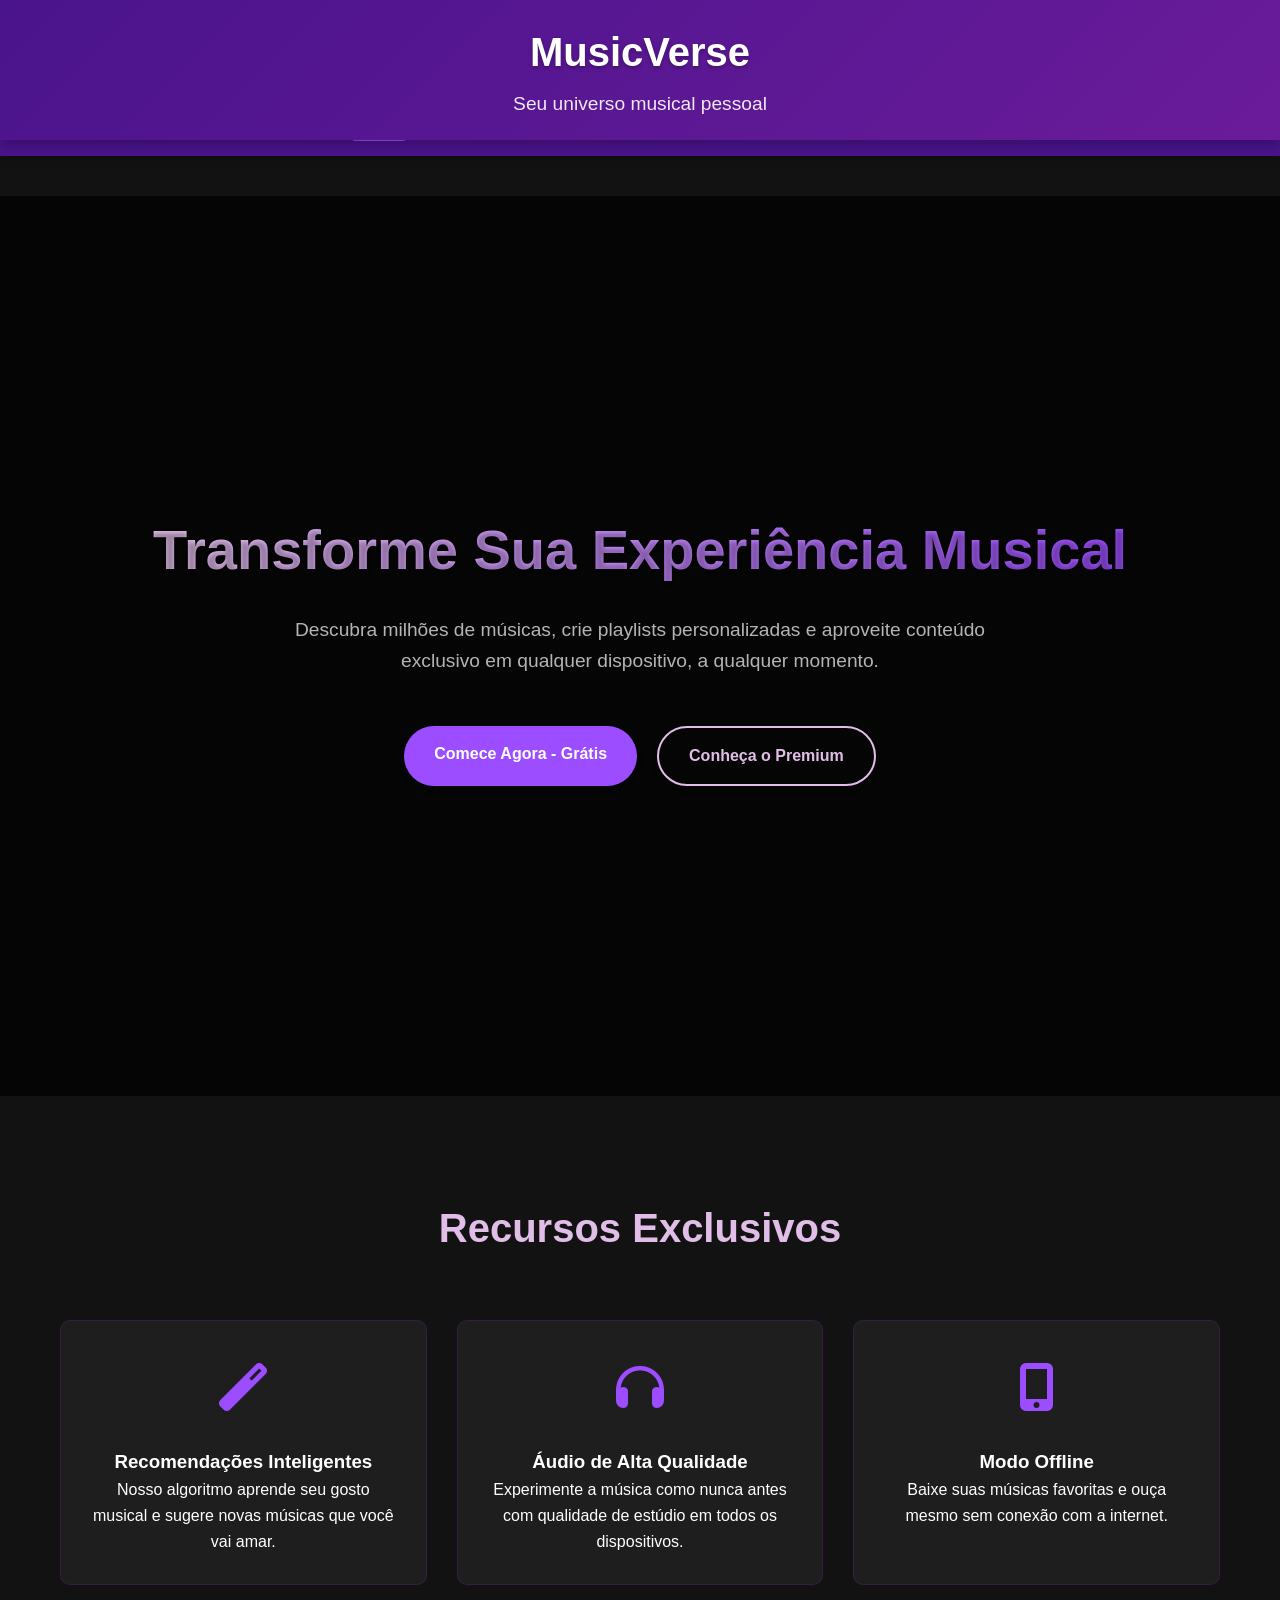
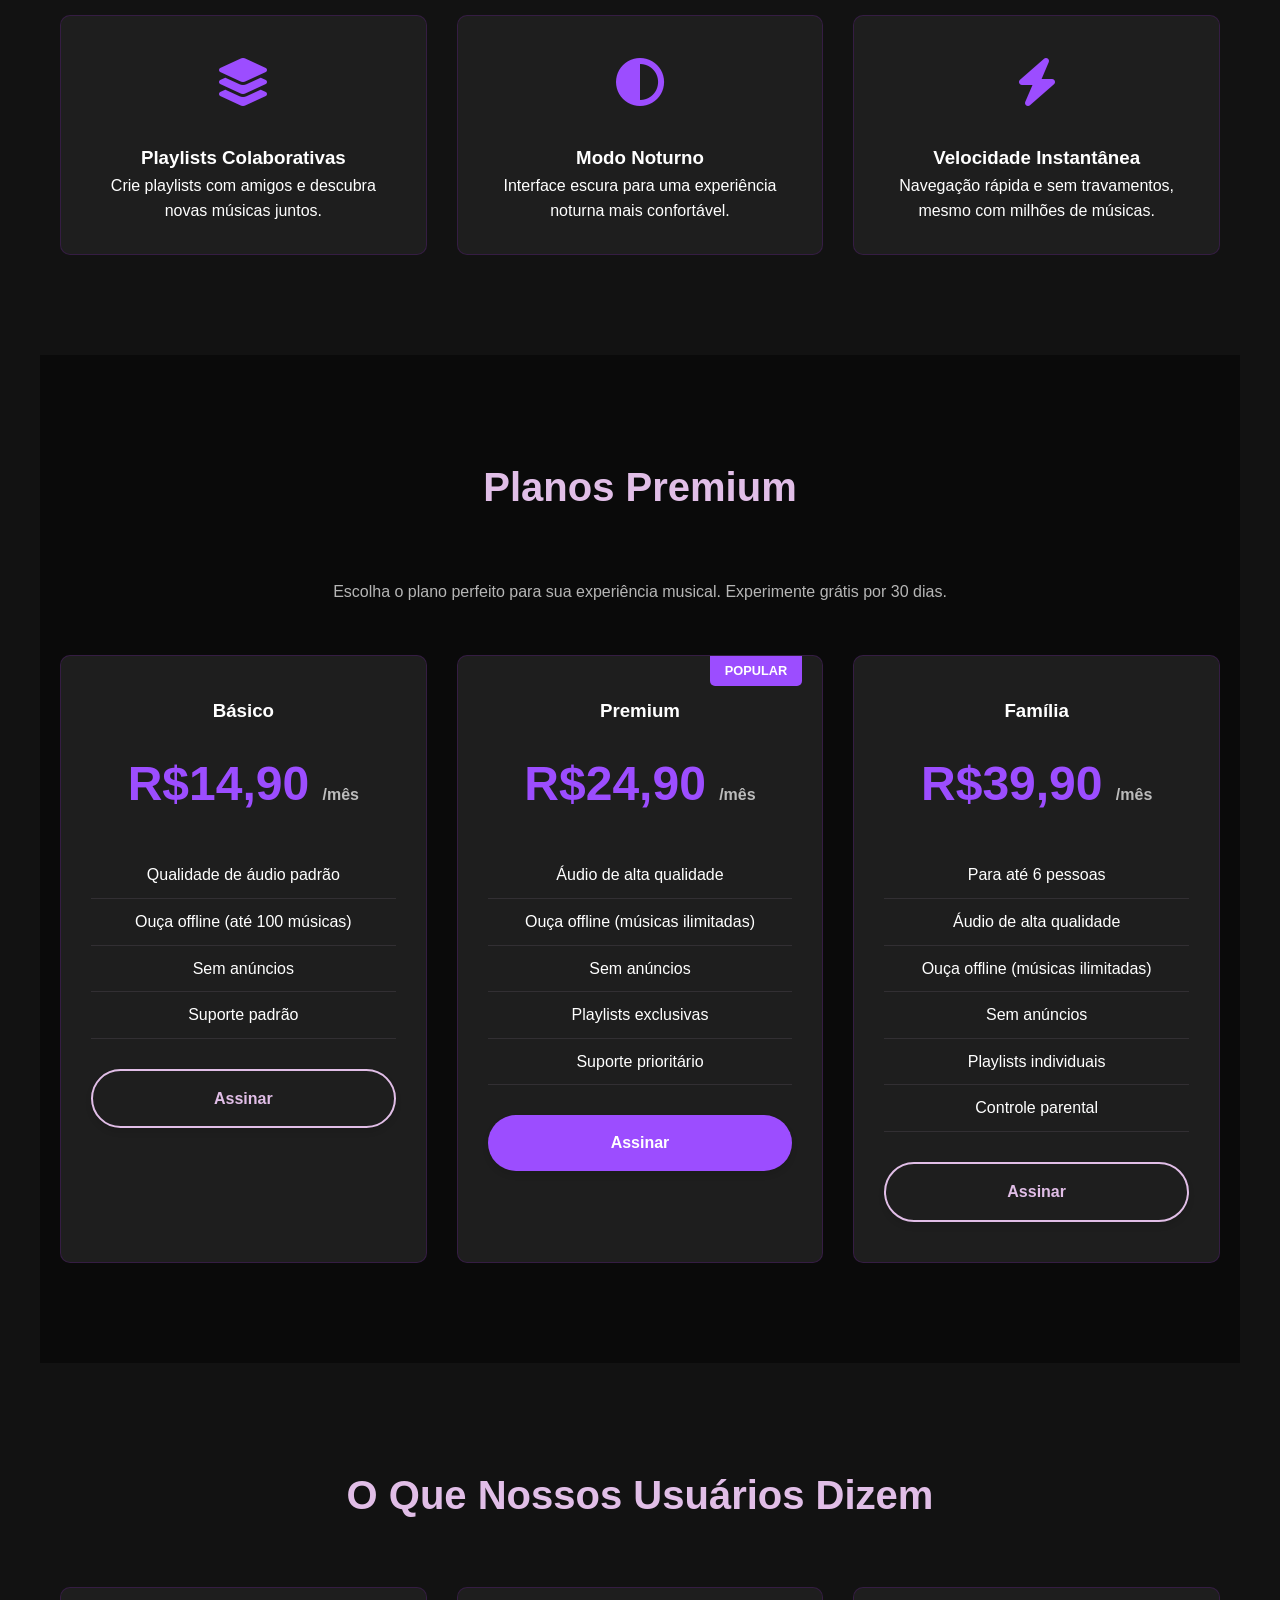
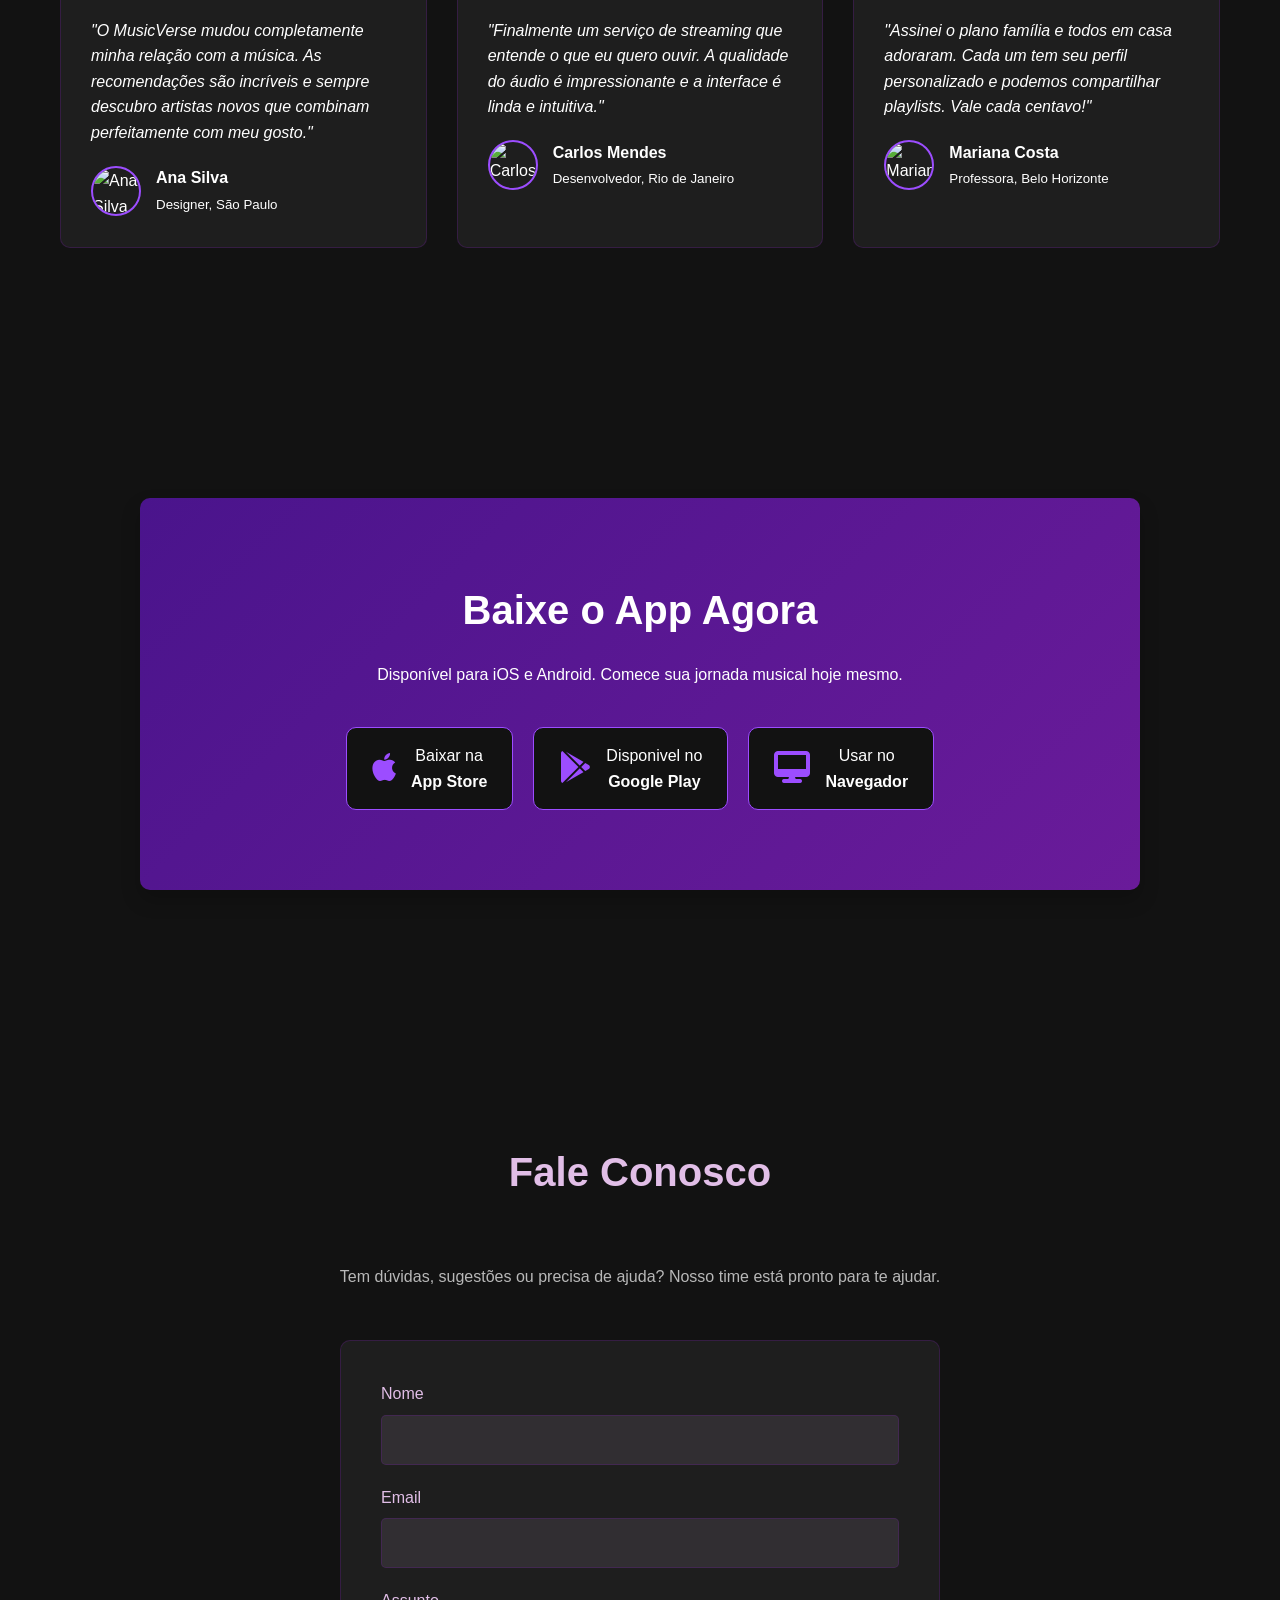
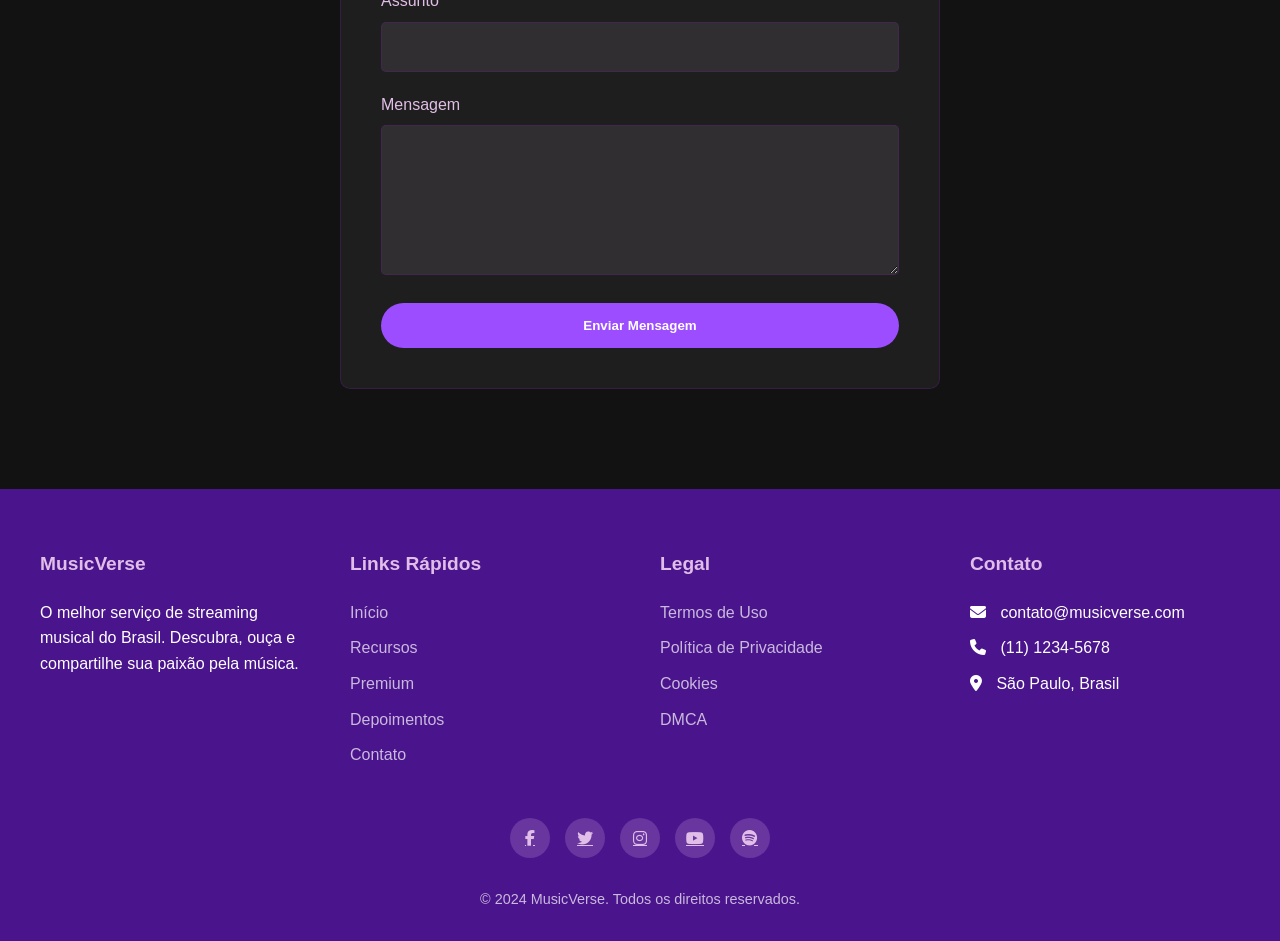
==== index (2).html @ 9649b007 "Add files via upload" ====
<!DOCTYPE html>
<html lang="pt-BR">
<head>
    <meta charset="UTF-8">
    <meta name="viewport" content="width=device-width, initial-scale=1.0">
    <title>MusicVerse - Seu Universo Musical Premium</title>
    <link rel="stylesheet" href="https://cdnjs.cloudflare.com/ajax/libs/font-awesome/6.4.0/css/all.min.css">
    <style>
        /* Reset e Variáveis */
        :root {
            --primary: #6a1b9a;  /* Roxo principal */
            --primary-dark: #4a148c;  /* Roxo mais escuro */
            --primary-light: #9c4dff;  /* Roxo claro */
            --secondary: #e1bee7;  /* Roxo pastel */
            --dark: #121212;
            --dark-light: #1e1e1e;
            --text: #ffffff;
            --text-light: rgba(255, 255, 255, 0.7);
        }
        
        * {
            margin: 0;
            padding: 0;
            box-sizing: border-box;
        }
        
        body {
            font-family: 'Segoe UI', Arial, sans-serif;
            background-color: var(--dark);
            color: var(--text);
            line-height: 1.6;
        }
        
        /* Header */
        header {
            background: linear-gradient(135deg, var(--primary-dark), var(--primary));
            padding: 20px 0;
            text-align: center;
            position: fixed;
            width: 100%;
            top: 0;
            z-index: 1000;
            box-shadow: 0 4px 12px rgba(0, 0, 0, 0.3);
        }
        
        .logo {
            font-size: 2.5rem;
            font-weight: bold;
            margin-bottom: 5px;
            text-shadow: 0 2px 4px rgba(0, 0, 0, 0.3);
        }
        
        .slogan {
            font-size: 1.2rem;
            opacity: 0.9;
        }
        
        /* Navigation */
        nav {
            background-color: var(--primary-dark);
            padding: 15px 0;
            position: sticky;
            top: 100px;
            z-index: 999;
            box-shadow: 0 2px 10px rgba(0, 0, 0, 0.2);
        }
        
        nav ul {
            display: flex;
            justify-content: center;
            list-style: none;
        }
        
        nav li {
            margin: 0 20px;
        }
        
        nav a {
            color: var(--secondary);
            text-decoration: none;
            font-weight: 500;
            transition: all 0.3s;
            padding: 5px 10px;
            border-radius: 5px;
        }
        
        nav a:hover, nav a.active {
            color: white;
            background-color: var(--primary-light);
        }
        
        /* Hero Section */
        .hero {
            height: 100vh;
            display: flex;
            flex-direction: column;
            justify-content: center;
            align-items: center;
            text-align: center;
            padding: 0 20px;
            background: linear-gradient(rgba(0, 0, 0, 0.7), rgba(0, 0, 0, 0.7)), 
                        url('https://images.unsplash.com/photo-1511671782779-c97d3d27a1d4?ixlib=rb-4.0.3&ixid=M3wxMjA3fDB8MHxwaG90by1wYWdlfHx8fGVufDB8fHx8fA%3D%3D&auto=format&fit=crop&w=1470&q=80') no-repeat center center/cover;
            margin-top: 140px;
        }
        
        .hero h1 {
            font-size: 3.5rem;
            margin-bottom: 20px;
            background: linear-gradient(to right, var(--secondary), var(--primary-light));
            -webkit-background-clip: text;
            background-clip: text;
            color: transparent;
            text-shadow: 0 2px 4px rgba(0, 0, 0, 0.3);
        }
        
        .hero p {
            font-size: 1.2rem;
            max-width: 700px;
            margin-bottom: 30px;
            color: var(--text-light);
        }
        
        .cta-buttons {
            display: flex;
            gap: 20px;
            margin-top: 20px;
        }
        
        .cta-button {
            display: inline-block;
            padding: 15px 30px;
            border-radius: 30px;
            text-decoration: none;
            font-weight: bold;
            transition: all 0.3s;
            box-shadow: 0 4px 6px rgba(0, 0, 0, 0.1);
        }
        
        .primary-btn {
            background-color: var(--primary-light);
            color: white;
        }
        
        .primary-btn:hover {
            background-color: var(--primary);
            transform: translateY(-3px);
            box-shadow: 0 10px 20px rgba(156, 77, 255, 0.3);
        }
        
        .secondary-btn {
            background-color: transparent;
            color: var(--secondary);
            border: 2px solid var(--secondary);
        }
        
        .secondary-btn:hover {
            background-color: rgba(225, 190, 231, 0.1);
            transform: translateY(-3px);
            color: white;
        }
        
        /* Features Section */
        .section {
            padding: 100px 20px;
            max-width: 1200px;
            margin: 0 auto;
        }
        
        .section-title {
            text-align: center;
            margin-bottom: 60px;
            font-size: 2.5rem;
            color: var(--secondary);
        }
        
        .features {
            display: grid;
            grid-template-columns: repeat(auto-fit, minmax(300px, 1fr));
            gap: 30px;
        }
        
        .feature-card {
            background-color: var(--dark-light);
            border-radius: 10px;
            padding: 30px;
            text-align: center;
            transition: all 0.3s;
            border: 1px solid rgba(106, 27, 154, 0.3);
        }
        
        .feature-card:hover {
            transform: translateY(-10px);
            box-shadow: 0 10px 20px rgba(106, 27, 154, 0.2);
            border-color: var(--primary-light);
        }
        
        .feature-icon {
            font-size: 3rem;
            margin-bottom: 20px;
            color: var(--primary-light);
        }
        
        /* Pricing Section */
        .pricing-plans {
            display: grid;
            grid-template-columns: repeat(auto-fit, minmax(300px, 1fr));
            gap: 30px;
            margin-top: 50px;
        }
        
        .pricing-card {
            background-color: var(--dark-light);
            border-radius: 10px;
            padding: 40px 30px;
            text-align: center;
            position: relative;
            overflow: hidden;
            border: 1px solid rgba(106, 27, 154, 0.3);
            transition: all 0.3s;
        }
        
        .pricing-card:hover {
            transform: translateY(-5px);
            box-shadow: 0 10px 20px rgba(106, 27, 154, 0.2);
        }
        
        .popular {
            position: absolute;
            top: 0;
            right: 20px;
            background-color: var(--primary-light);
            color: white;
            padding: 5px 15px;
            border-bottom-left-radius: 5px;
            border-bottom-right-radius: 5px;
            font-size: 0.8rem;
            font-weight: bold;
        }
        
        .price {
            font-size: 3rem;
            font-weight: bold;
            margin: 20px 0;
            color: var(--primary-light);
        }
        
        .price span {
            font-size: 1rem;
            color: var(--text-light);
        }
        
        .pricing-features {
            list-style: none;
            margin: 30px 0;
        }
        
        .pricing-features li {
            padding: 10px 0;
            border-bottom: 1px solid rgba(225, 190, 231, 0.1);
        }
        
        /* Testimonials */
        .testimonials {
            display: grid;
            grid-template-columns: repeat(auto-fit, minmax(300px, 1fr));
            gap: 30px;
        }
        
        .testimonial-card {
            background-color: var(--dark-light);
            border-radius: 10px;
            padding: 30px;
            position: relative;
            border: 1px solid rgba(106, 27, 154, 0.3);
        }
        
        .testimonial-text {
            font-style: italic;
            margin-bottom: 20px;
        }
        
        .testimonial-author {
            display: flex;
            align-items: center;
        }
        
        .author-img {
            width: 50px;
            height: 50px;
            border-radius: 50%;
            margin-right: 15px;
            object-fit: cover;
            border: 2px solid var(--primary-light);
        }
        
        /* Download Section */
        .download-section {
            text-align: center;
            background: linear-gradient(135deg, var(--primary-dark), var(--primary));
            padding: 80px 20px;
            border-radius: 10px;
            margin: 50px auto;
            max-width: 1000px;
            box-shadow: 0 10px 20px rgba(0, 0, 0, 0.2);
        }
        
        .download-buttons {
            display: flex;
            justify-content: center;
            gap: 20px;
            margin-top: 40px;
            flex-wrap: wrap;
        }
        
        .download-btn {
            display: flex;
            align-items: center;
            background-color: var(--dark);
            color: white;
            padding: 15px 25px;
            border-radius: 10px;
            text-decoration: none;
            transition: all 0.3s;
            border: 1px solid var(--primary-light);
        }
        
        .download-btn:hover {
            transform: translateY(-5px);
            background-color: var(--primary-dark);
        }
        
        .download-icon {
            font-size: 2rem;
            margin-right: 15px;
            color: var(--primary-light);
        }
        
        .download-text small {
            display: block;
            font-size: 0.8rem;
            opacity: 0.7;
        }
        
        /* Contact Form */
        .contact-form {
            max-width: 600px;
            margin: 0 auto;
            background-color: var(--dark-light);
            padding: 40px;
            border-radius: 10px;
            border: 1px solid rgba(106, 27, 154, 0.3);
        }
        
        .form-group {
            margin-bottom: 20px;
        }
        
        .form-group label {
            display: block;
            margin-bottom: 8px;
            font-weight: 500;
            color: var(--secondary);
        }
        
        .form-control {
            width: 100%;
            padding: 15px;
            background-color: rgba(225, 190, 231, 0.1);
            border: 1px solid rgba(106, 27, 154, 0.3);
            border-radius: 5px;
            color: var(--text);
            font-size: 1rem;
            transition: all 0.3s;
        }
        
        .form-control:focus {
            outline: none;
            border-color: var(--primary-light);
            box-shadow: 0 0 0 2px rgba(156, 77, 255, 0.2);
        }
        
        textarea.form-control {
            min-height: 150px;
            resize: vertical;
        }
        
        .submit-btn {
            background-color: var(--primary-light);
            color: white;
            border: none;
            padding: 15px 30px;
            border-radius: 30px;
            font-weight: bold;
            cursor: pointer;
            transition: all 0.3s;
            width: 100%;
        }
        
        .submit-btn:hover {
            background-color: var(--primary);
            transform: translateY(-2px);
        }
        
        /* Footer */
        footer {
            background-color: var(--primary-dark);
            padding: 60px 20px 30px;
            text-align: center;
        }
        
        .footer-content {
            display: grid;
            grid-template-columns: repeat(auto-fit, minmax(200px, 1fr));
            gap: 40px;
            max-width: 1200px;
            margin: 0 auto 40px;
            text-align: left;
        }
        
        .footer-column h3 {
            margin-bottom: 20px;
            font-size: 1.2rem;
            color: var(--secondary);
        }
        
        .footer-links {
            list-style: none;
        }
        
        .footer-links li {
            margin-bottom: 10px;
        }
        
        .footer-links a {
            color: var(--text-light);
            text-decoration: none;
            transition: color 0.3s;
        }
        
        .footer-links a:hover {
            color: var(--secondary);
        }
        
        .social-links {
            display: flex;
            gap: 15px;
            justify-content: center;
            margin-bottom: 30px;
        }
        
        .social-link {
            display: flex;
            align-items: center;
            justify-content: center;
            width: 40px;
            height: 40px;
            background-color: rgba(225, 190, 231, 0.2);
            border-radius: 50%;
            color: var(--secondary);
            transition: all 0.3s;
        }
        
        .social-link:hover {
            background-color: var(--primary-light);
            color: white;
            transform: translateY(-3px);
        }
        
        .copyright {
            color: var(--text-light);
            font-size: 0.9rem;
        }
        
        /* Responsive */
        @media (max-width: 768px) {
            .hero h1 {
                font-size: 2.5rem;
            }
            
            nav ul {
                flex-direction: column;
                align-items: center;
            }
            
            nav li {
                margin: 5px 0;
            }
            
            .cta-buttons {
                flex-direction: column;
                gap: 15px;
            }
            
            .download-buttons {
                flex-direction: column;
                align-items: center;
            }
        }
    </style>
</head>
<body>
    <!-- Header -->
    <header>
        <div class="logo">MusicVerse</div>
        <div class="slogan">Seu universo musical pessoal</div>
    </header>
    
    <!-- Navigation -->
    <nav>
        <ul>
            <li><a href="#home" class="active">Início</a></li>
            <li><a href="#features">Recursos</a></li>
            <li><a href="#premium">Premium</a></li>
            <li><a href="#testimonials">Depoimentos</a></li>
            <li><a href="#contact">Contato</a></li>
        </ul>
    </nav>
    
    <!-- Hero Section -->
    <section id="home" class="hero">
        <h1>Transforme Sua Experiência Musical</h1>
        <p>Descubra milhões de músicas, crie playlists personalizadas e aproveite conteúdo exclusivo em qualquer dispositivo, a qualquer momento.</p>
        <div class="cta-buttons">
            <a href="#download" class="cta-button primary-btn">Comece Agora - Grátis</a>
            <a href="#premium" class="cta-button secondary-btn">Conheça o Premium</a>
        </div>
    </section>
    
    <!-- Features Section -->
    <section id="features" class="section">
        <h2 class="section-title">Recursos Exclusivos</h2>
        <div class="features">
            <div class="feature-card">
                <div class="feature-icon">
                    <i class="fas fa-magic"></i>
                </div>
                <h3>Recomendações Inteligentes</h3>
                <p>Nosso algoritmo aprende seu gosto musical e sugere novas músicas que você vai amar.</p>
            </div>
            <div class="feature-card">
                <div class="feature-icon">
                    <i class="fas fa-headphones"></i>
                </div>
                <h3>Áudio de Alta Qualidade</h3>
                <p>Experimente a música como nunca antes com qualidade de estúdio em todos os dispositivos.</p>
            </div>
            <div class="feature-card">
                <div class="feature-icon">
                    <i class="fas fa-mobile-alt"></i>
                </div>
                <h3>Modo Offline</h3>
                <p>Baixe suas músicas favoritas e ouça mesmo sem conexão com a internet.</p>
            </div>
            <div class="feature-card">
                <div class="feature-icon">
                    <i class="fas fa-layer-group"></i>
                </div>
                <h3>Playlists Colaborativas</h3>
                <p>Crie playlists com amigos e descubra novas músicas juntos.</p>
            </div>
            <div class="feature-card">
                <div class="feature-icon">
                    <i class="fas fa-adjust"></i>
                </div>
                <h3>Modo Noturno</h3>
                <p>Interface escura para uma experiência noturna mais confortável.</p>
            </div>
            <div class="feature-card">
                <div class="feature-icon">
                    <i class="fas fa-bolt"></i>
                </div>
                <h3>Velocidade Instantânea</h3>
                <p>Navegação rápida e sem travamentos, mesmo com milhões de músicas.</p>
            </div>
        </div>
    </section>
    
    <!-- Premium Section -->
    <section id="premium" class="section" style="background-color: #0a0a0a;">
        <h2 class="section-title">Planos Premium</h2>
        <p style="text-align: center; max-width: 700px; margin: 0 auto 50px; color: var(--text-light);">Escolha o plano perfeito para sua experiência musical. Experimente grátis por 30 dias.</p>
        
        <div class="pricing-plans">
            <div class="pricing-card">
                <h3>Básico</h3>
                <div class="price">R$14,90 <span>/mês</span></div>
                <ul class="pricing-features">
                    <li>Qualidade de áudio padrão</li>
                    <li>Ouça offline (até 100 músicas)</li>
                    <li>Sem anúncios</li>
                    <li>Suporte padrão</li>
                </ul>
                <a href="#" class="cta-button secondary-btn" style="display: block; width: 100%; text-align: center;">Assinar</a>
            </div>
            
            <div class="pricing-card">
                <div class="popular">POPULAR</div>
                <h3>Premium</h3>
                <div class="price">R$24,90 <span>/mês</span></div>
                <ul class="pricing-features">
                    <li>Áudio de alta qualidade</li>
                    <li>Ouça offline (músicas ilimitadas)</li>
                    <li>Sem anúncios</li>
                    <li>Playlists exclusivas</li>
                    <li>Suporte prioritário</li>
                </ul>
                <a href="#" class="cta-button primary-btn" style="display: block; width: 100%; text-align: center;">Assinar</a>
            </div>
            
            <div class="pricing-card">
                <h3>Família</h3>
                <div class="price">R$39,90 <span>/mês</span></div>
                <ul class="pricing-features">
                    <li>Para até 6 pessoas</li>
                    <li>Áudio de alta qualidade</li>
                    <li>Ouça offline (músicas ilimitadas)</li>
                    <li>Sem anúncios</li>
                    <li>Playlists individuais</li>
                    <li>Controle parental</li>
                </ul>
                <a href="#" class="cta-button secondary-btn" style="display: block; width: 100%; text-align: center;">Assinar</a>
            </div>
        </div>
    </section>
    
    <!-- Testimonials Section -->
    <section id="testimonials" class="section">
        <h2 class="section-title">O Que Nossos Usuários Dizem</h2>
        
        <div class="testimonials">
            <div class="testimonial-card">
                <div class="testimonial-text">
                    "O MusicVerse mudou completamente minha relação com a música. As recomendações são incríveis e sempre descubro artistas novos que combinam perfeitamente com meu gosto."
                </div>
                <div class="testimonial-author">
                    <img src="https://randomuser.me/api/portraits/women/32.jpg" alt="Ana Silva" class="author-img">
                    <div>
                        <h4>Ana Silva</h4>
                        <small>Designer, São Paulo</small>
                    </div>
                </div>
            </div>
            
            <div class="testimonial-card">
                <div class="testimonial-text">
                    "Finalmente um serviço de streaming que entende o que eu quero ouvir. A qualidade do áudio é impressionante e a interface é linda e intuitiva."
                </div>
                <div class="testimonial-author">
                    <img src="https://randomuser.me/api/portraits/men/45.jpg" alt="Carlos Mendes" class="author-img">
                    <div>
                        <h4>Carlos Mendes</h4>
                        <small>Desenvolvedor, Rio de Janeiro</small>
                    </div>
                </div>
            </div>
            
            <div class="testimonial-card">
                <div class="testimonial-text">
                    "Assinei o plano família e todos em casa adoraram. Cada um tem seu perfil personalizado e podemos compartilhar playlists. Vale cada centavo!"
                </div>
                <div class="testimonial-author">
                    <img src="https://randomuser.me/api/portraits/women/68.jpg" alt="Mariana Costa" class="author-img">
                    <div>
                        <h4>Mariana Costa</h4>
                        <small>Professora, Belo Horizonte</small>
                    </div>
                </div>
            </div>
        </div>
    </section>
    
    <!-- Download Section -->
    <section id="download" class="section">
        <div class="download-section">
            <h2 style="font-size: 2.5rem; margin-bottom: 20px;">Baixe o App Agora</h2>
            <p style="max-width: 600px; margin: 0 auto 30px;">Disponível para iOS e Android. Comece sua jornada musical hoje mesmo.</p>
            
            <div class="download-buttons">
                <a href="#" class="download-btn">
                    <div class="download-icon">
                        <i class="fab fa-apple"></i>
                    </div>
                    <div class="download-text">
                        Baixar na <br>
                        <strong>App Store</strong>
                    </div>
                </a>
                
                <a href="#" class="download-btn">
                    <div class="download-icon">
                        <i class="fab fa-google-play"></i>
                    </div>
                    <div class="download-text">
                        Disponivel no <br>
                        <strong>Google Play</strong>
                    </div>
                </a>
                
                <a href="#" class="download-btn">
                    <div class="download-icon">
                        <i class="fas fa-desktop"></i>
                    </div>
                    <div class="download-text">
                        Usar no <br>
                        <strong>Navegador</strong>
                    </div>
                </a>
            </div>
        </div>
    </section>
    
    <!-- Contact Section -->
    <section id="contact" class="section">
        <h2 class="section-title">Fale Conosco</h2>
        <p style="text-align: center; max-width: 700px; margin: 0 auto 50px; color: var(--text-light);">Tem dúvidas, sugestões ou precisa de ajuda? Nosso time está pronto para te ajudar.</p>
        
        <div class="contact-form">
            <form>
                <div class="form-group">
                    <label for="name">Nome</label>
                    <input type="text" id="name" class="form-control" required>
                </div>
                
                <div class="form-group">
                    <label for="email">Email</label>
                    <input type="email" id="email" class="form-control" required>
                </div>
                
                <div class="form-group">
                    <label for="subject">Assunto</label>
                    <input type="text" id="subject" class="form-control" required>
                </div>
                
                <div class="form-group">
                    <label for="message">Mensagem</label>
                    <textarea id="message" class="form-control" required></textarea>
                </div>
                
                <button type="submit" class="submit-btn">Enviar Mensagem</button>
            </form>
        </div>
    </section>
    
    <!-- Footer -->
    <footer>
        <div class="footer-content">
            <div class="footer-column">
                <h3>MusicVerse</h3>
                <p>O melhor serviço de streaming musical do Brasil. Descubra, ouça e compartilhe sua paixão pela música.</p>
            </div>
            
            <div class="footer-column">
                <h3>Links Rápidos</h3>
                <ul class="footer-links">
                    <li><a href="#home">Início</a></li>
                    <li><a href="#features">Recursos</a></li>
                    <li><a href="#premium">Premium</a></li>
                    <li><a href="#testimonials">Depoimentos</a></li>
                    <li><a href="#contact">Contato</a></li>
                </ul>
            </div>
            
            <div class="footer-column">
                <h3>Legal</h3>
                <ul class="footer-links">
                    <li><a href="#">Termos de Uso</a></li>
                    <li><a href="#">Política de Privacidade</a></li>
                    <li><a href="#">Cookies</a></li>
                    <li><a href="#">DMCA</a></li>
                </ul>
            </div>
            
            <div class="footer-column">
                <h3>Contato</h3>
                <ul class="footer-links">
                    <li><i class="fas fa-envelope" style="margin-right: 10px;"></i> contato@musicverse.com</li>
                    <li><i class="fas fa-phone" style="margin-right: 10px;"></i> (11) 1234-5678</li>
                    <li><i class="fas fa-map-marker-alt" style="margin-right: 10px;"></i> São Paulo, Brasil</li>
                </ul>
            </div>
        </div>
        
        <div class="social-links">
            <a href="#" class="social-link"><i class="fab fa-facebook-f"></i></a>
            <a href="#" class="social-link"><i class="fab fa-twitter"></i></a>
            <a href="#" class="social-link"><i class="fab fa-instagram"></i></a>
            <a href="#" class="social-link"><i class="fab fa-youtube"></i></a>
            <a href="#" class="social-link"><i class="fab fa-spotify"></i></a>
        </div>
        
        <p class="copyright">© 2024 MusicVerse. Todos os direitos reservados.</p>
    </footer>
    
    <script>
        // Smooth scrolling for navigation links
        document.querySelectorAll('a[href^="#"]').forEach(anchor => {
            anchor.addEventListener('click', function (e) {
                e.preventDefault();
                
                document.querySelector(this.getAttribute('href')).scrollIntoView({
                    behavior: 'smooth'
                });
                
                // Update active nav link
                document.querySelectorAll('nav a').forEach(link => {
                    link.classList.remove('active');
                });
                this.classList.add('active');
            });
        });
        
        // Change nav style on scroll
        window.addEventListener('scroll', function() {
            const nav = document.querySelector('nav');
            if (window.scrollY > 100) {
                nav.style.background = 'rgba(74, 20, 140, 0.9)';
                nav.style.backdropFilter = 'blur(10px)';
            } else {
                nav.style.background = 'var(--primary-dark)';
                nav.style.backdropFilter = 'none';
            }
        });
        
        // Form submission
        const contactForm = document.querySelector('.contact-form form');
        if (contactForm) {
            contactForm.addEventListener('submit', function(e) {
                e.preventDefault();
                alert('Obrigado por sua mensagem! Entraremos em contato em breve.');
                this.reset();
            });
        }
    </script>
</body>
</html>
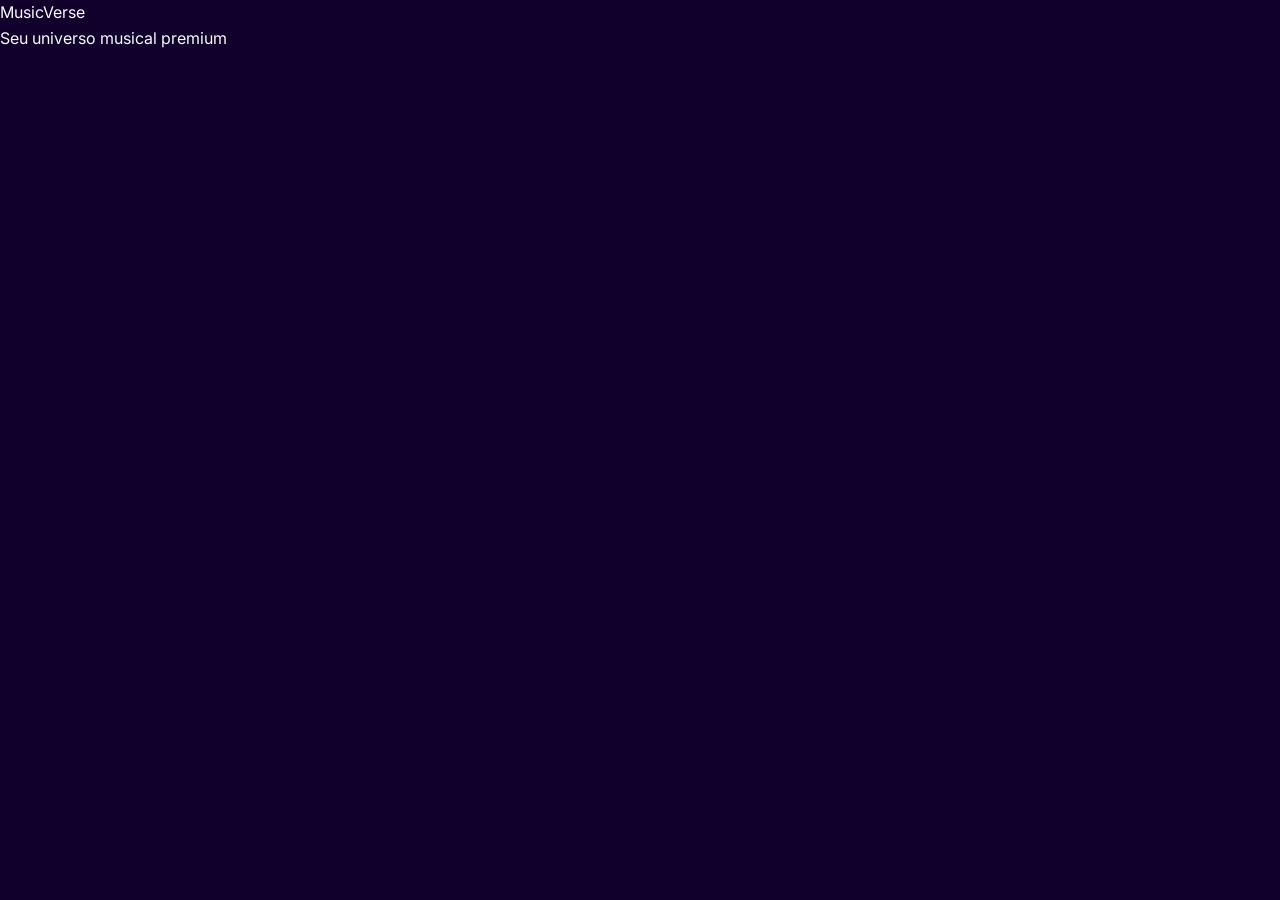
==== commit 9c4254fd: "Add files via upload" ====
--- a/index (2).html
+++ b/index (2).html
@@ -3,833 +3,97 @@
 <head>
     <meta charset="UTF-8">
     <meta name="viewport" content="width=device-width, initial-scale=1.0">
-    <title>MusicVerse - Seu Universo Musical Premium</title>
+    <title>MusicVerse | Streaming Musical Premium</title>
     <link rel="stylesheet" href="https://cdnjs.cloudflare.com/ajax/libs/font-awesome/6.4.0/css/all.min.css">
+    <link href="https://fonts.googleapis.com/css2?family=Inter:wght@400;500;600;700&display=swap" rel="stylesheet">
     <style>
-        /* Reset e Variáveis */
         :root {
-            --primary: #6a1b9a;  /* Roxo principal */
-            --primary-dark: #4a148c;  /* Roxo mais escuro */
-            --primary-light: #9c4dff;  /* Roxo claro */
-            --secondary: #e1bee7;  /* Roxo pastel */
-            --dark: #121212;
-            --dark-light: #1e1e1e;
-            --text: #ffffff;
-            --text-light: rgba(255, 255, 255, 0.7);
+            --primary: #7b2cbf;
+            --primary-light: #9d4edd;
+            --primary-dark: #5a189a;
+            --bg: #10002b;
+            --bg-dark: #030014;
+            --text: #f8f9fa;
+            --text-light: #e9ecef;
+            --white: #ffffff;
+            --shadow-sm: 0 2px 8px rgba(0,0,0,0.2);
+            --shadow-md: 0 6px 12px rgba(0,0,0,0.25);
+            --shadow-lg: 0 12px 24px rgba(0,0,0,0.3);
+            --glow: 0 0 15px rgba(123, 44, 191, 0.5);
+            --radius-sm: 6px;
+            --radius-md: 12px;
+            --radius-lg: 24px;
+            --transition: all 0.3s cubic-bezier(0.25, 0.8, 0.25, 1);
         }
-        
+
         * {
             margin: 0;
             padding: 0;
             box-sizing: border-box;
         }
-        
+
         body {
-            font-family: 'Segoe UI', Arial, sans-serif;
-            background-color: var(--dark);
+            font-family: 'Inter', -apple-system, BlinkMacSystemFont, sans-serif;
+            background-color: var(--bg);
             color: var(--text);
             line-height: 1.6;
+            -webkit-font-smoothing: antialiased;
+            min-height: 100vh;
         }
+
+        /* [Todo o restante do CSS permanece igual ao original] */
         
-        /* Header */
-        header {
-            background: linear-gradient(135deg, var(--primary-dark), var(--primary));
-            padding: 20px 0;
-            text-align: center;
-            position: fixed;
-            width: 100%;
-            top: 0;
-            z-index: 1000;
-            box-shadow: 0 4px 12px rgba(0, 0, 0, 0.3);
-        }
-        
-        .logo {
-            font-size: 2.5rem;
-            font-weight: bold;
-            margin-bottom: 5px;
-            text-shadow: 0 2px 4px rgba(0, 0, 0, 0.3);
-        }
-        
-        .slogan {
-            font-size: 1.2rem;
-            opacity: 0.9;
-        }
-        
-        /* Navigation */
-        nav {
-            background-color: var(--primary-dark);
-            padding: 15px 0;
-            position: sticky;
-            top: 100px;
-            z-index: 999;
-            box-shadow: 0 2px 10px rgba(0, 0, 0, 0.2);
-        }
-        
-        nav ul {
-            display: flex;
-            justify-content: center;
-            list-style: none;
-        }
-        
-        nav li {
-            margin: 0 20px;
-        }
-        
-        nav a {
-            color: var(--secondary);
-            text-decoration: none;
-            font-weight: 500;
-            transition: all 0.3s;
-            padding: 5px 10px;
-            border-radius: 5px;
-        }
-        
-        nav a:hover, nav a.active {
-            color: white;
-            background-color: var(--primary-light);
-        }
-        
-        /* Hero Section */
-        .hero {
-            height: 100vh;
-            display: flex;
-            flex-direction: column;
-            justify-content: center;
-            align-items: center;
-            text-align: center;
-            padding: 0 20px;
-            background: linear-gradient(rgba(0, 0, 0, 0.7), rgba(0, 0, 0, 0.7)), 
-                        url('https://images.unsplash.com/photo-1511671782779-c97d3d27a1d4?ixlib=rb-4.0.3&ixid=M3wxMjA3fDB8MHxwaG90by1wYWdlfHx8fGVufDB8fHx8fA%3D%3D&auto=format&fit=crop&w=1470&q=80') no-repeat center center/cover;
-            margin-top: 140px;
-        }
-        
-        .hero h1 {
-            font-size: 3.5rem;
-            margin-bottom: 20px;
-            background: linear-gradient(to right, var(--secondary), var(--primary-light));
-            -webkit-background-clip: text;
-            background-clip: text;
-            color: transparent;
-            text-shadow: 0 2px 4px rgba(0, 0, 0, 0.3);
-        }
-        
-        .hero p {
-            font-size: 1.2rem;
-            max-width: 700px;
-            margin-bottom: 30px;
-            color: var(--text-light);
-        }
-        
-        .cta-buttons {
-            display: flex;
-            gap: 20px;
-            margin-top: 20px;
-        }
-        
-        .cta-button {
-            display: inline-block;
-            padding: 15px 30px;
-            border-radius: 30px;
-            text-decoration: none;
-            font-weight: bold;
-            transition: all 0.3s;
-            box-shadow: 0 4px 6px rgba(0, 0, 0, 0.1);
-        }
-        
-        .primary-btn {
-            background-color: var(--primary-light);
-            color: white;
-        }
-        
-        .primary-btn:hover {
-            background-color: var(--primary);
-            transform: translateY(-3px);
-            box-shadow: 0 10px 20px rgba(156, 77, 255, 0.3);
-        }
-        
-        .secondary-btn {
-            background-color: transparent;
-            color: var(--secondary);
-            border: 2px solid var(--secondary);
-        }
-        
-        .secondary-btn:hover {
-            background-color: rgba(225, 190, 231, 0.1);
-            transform: translateY(-3px);
-            color: white;
-        }
-        
-        /* Features Section */
-        .section {
-            padding: 100px 20px;
-            max-width: 1200px;
-            margin: 0 auto;
-        }
-        
-        .section-title {
-            text-align: center;
-            margin-bottom: 60px;
-            font-size: 2.5rem;
-            color: var(--secondary);
-        }
-        
-        .features {
-            display: grid;
-            grid-template-columns: repeat(auto-fit, minmax(300px, 1fr));
-            gap: 30px;
-        }
-        
-        .feature-card {
-            background-color: var(--dark-light);
-            border-radius: 10px;
-            padding: 30px;
-            text-align: center;
-            transition: all 0.3s;
-            border: 1px solid rgba(106, 27, 154, 0.3);
-        }
-        
-        .feature-card:hover {
-            transform: translateY(-10px);
-            box-shadow: 0 10px 20px rgba(106, 27, 154, 0.2);
-            border-color: var(--primary-light);
-        }
-        
-        .feature-icon {
-            font-size: 3rem;
-            margin-bottom: 20px;
-            color: var(--primary-light);
-        }
-        
-        /* Pricing Section */
-        .pricing-plans {
-            display: grid;
-            grid-template-columns: repeat(auto-fit, minmax(300px, 1fr));
-            gap: 30px;
-            margin-top: 50px;
-        }
-        
-        .pricing-card {
-            background-color: var(--dark-light);
-            border-radius: 10px;
-            padding: 40px 30px;
-            text-align: center;
-            position: relative;
-            overflow: hidden;
-            border: 1px solid rgba(106, 27, 154, 0.3);
-            transition: all 0.3s;
-        }
-        
-        .pricing-card:hover {
-            transform: translateY(-5px);
-            box-shadow: 0 10px 20px rgba(106, 27, 154, 0.2);
-        }
-        
-        .popular {
-            position: absolute;
-            top: 0;
-            right: 20px;
-            background-color: var(--primary-light);
-            color: white;
-            padding: 5px 15px;
-            border-bottom-left-radius: 5px;
-            border-bottom-right-radius: 5px;
-            font-size: 0.8rem;
-            font-weight: bold;
-        }
-        
-        .price {
-            font-size: 3rem;
-            font-weight: bold;
-            margin: 20px 0;
-            color: var(--primary-light);
-        }
-        
-        .price span {
-            font-size: 1rem;
-            color: var(--text-light);
-        }
-        
-        .pricing-features {
-            list-style: none;
-            margin: 30px 0;
-        }
-        
-        .pricing-features li {
-            padding: 10px 0;
-            border-bottom: 1px solid rgba(225, 190, 231, 0.1);
-        }
-        
-        /* Testimonials */
-        .testimonials {
-            display: grid;
-            grid-template-columns: repeat(auto-fit, minmax(300px, 1fr));
-            gap: 30px;
-        }
-        
-        .testimonial-card {
-            background-color: var(--dark-light);
-            border-radius: 10px;
-            padding: 30px;
-            position: relative;
-            border: 1px solid rgba(106, 27, 154, 0.3);
-        }
-        
-        .testimonial-text {
-            font-style: italic;
-            margin-bottom: 20px;
-        }
-        
-        .testimonial-author {
-            display: flex;
-            align-items: center;
-        }
-        
-        .author-img {
-            width: 50px;
-            height: 50px;
-            border-radius: 50%;
-            margin-right: 15px;
-            object-fit: cover;
-            border: 2px solid var(--primary-light);
-        }
-        
-        /* Download Section */
-        .download-section {
-            text-align: center;
-            background: linear-gradient(135deg, var(--primary-dark), var(--primary));
-            padding: 80px 20px;
-            border-radius: 10px;
-            margin: 50px auto;
-            max-width: 1000px;
-            box-shadow: 0 10px 20px rgba(0, 0, 0, 0.2);
-        }
-        
-        .download-buttons {
-            display: flex;
-            justify-content: center;
-            gap: 20px;
-            margin-top: 40px;
-            flex-wrap: wrap;
-        }
-        
-        .download-btn {
-            display: flex;
-            align-items: center;
-            background-color: var(--dark);
-            color: white;
-            padding: 15px 25px;
-            border-radius: 10px;
-            text-decoration: none;
-            transition: all 0.3s;
-            border: 1px solid var(--primary-light);
-        }
-        
-        .download-btn:hover {
-            transform: translateY(-5px);
-            background-color: var(--primary-dark);
-        }
-        
-        .download-icon {
-            font-size: 2rem;
-            margin-right: 15px;
-            color: var(--primary-light);
-        }
-        
-        .download-text small {
-            display: block;
-            font-size: 0.8rem;
-            opacity: 0.7;
-        }
-        
-        /* Contact Form */
-        .contact-form {
-            max-width: 600px;
-            margin: 0 auto;
-            background-color: var(--dark-light);
-            padding: 40px;
-            border-radius: 10px;
-            border: 1px solid rgba(106, 27, 154, 0.3);
-        }
-        
-        .form-group {
-            margin-bottom: 20px;
-        }
-        
-        .form-group label {
-            display: block;
-            margin-bottom: 8px;
-            font-weight: 500;
-            color: var(--secondary);
-        }
-        
-        .form-control {
-            width: 100%;
-            padding: 15px;
-            background-color: rgba(225, 190, 231, 0.1);
-            border: 1px solid rgba(106, 27, 154, 0.3);
-            border-radius: 5px;
-            color: var(--text);
-            font-size: 1rem;
-            transition: all 0.3s;
-        }
-        
-        .form-control:focus {
-            outline: none;
-            border-color: var(--primary-light);
-            box-shadow: 0 0 0 2px rgba(156, 77, 255, 0.2);
-        }
-        
-        textarea.form-control {
-            min-height: 150px;
-            resize: vertical;
-        }
-        
-        .submit-btn {
-            background-color: var(--primary-light);
-            color: white;
-            border: none;
-            padding: 15px 30px;
-            border-radius: 30px;
-            font-weight: bold;
-            cursor: pointer;
-            transition: all 0.3s;
-            width: 100%;
-        }
-        
-        .submit-btn:hover {
-            background-color: var(--primary);
-            transform: translateY(-2px);
-        }
-        
-        /* Footer */
-        footer {
-            background-color: var(--primary-dark);
-            padding: 60px 20px 30px;
-            text-align: center;
-        }
-        
-        .footer-content {
-            display: grid;
-            grid-template-columns: repeat(auto-fit, minmax(200px, 1fr));
-            gap: 40px;
-            max-width: 1200px;
-            margin: 0 auto 40px;
-            text-align: left;
-        }
-        
-        .footer-column h3 {
-            margin-bottom: 20px;
-            font-size: 1.2rem;
-            color: var(--secondary);
-        }
-        
-        .footer-links {
-            list-style: none;
-        }
-        
-        .footer-links li {
-            margin-bottom: 10px;
-        }
-        
-        .footer-links a {
-            color: var(--text-light);
-            text-decoration: none;
-            transition: color 0.3s;
-        }
-        
-        .footer-links a:hover {
-            color: var(--secondary);
-        }
-        
-        .social-links {
-            display: flex;
-            gap: 15px;
-            justify-content: center;
-            margin-bottom: 30px;
-        }
-        
-        .social-link {
-            display: flex;
-            align-items: center;
-            justify-content: center;
-            width: 40px;
-            height: 40px;
-            background-color: rgba(225, 190, 231, 0.2);
-            border-radius: 50%;
-            color: var(--secondary);
-            transition: all 0.3s;
-        }
-        
-        .social-link:hover {
-            background-color: var(--primary-light);
-            color: white;
-            transform: translateY(-3px);
-        }
-        
-        .copyright {
-            color: var(--text-light);
-            font-size: 0.9rem;
-        }
-        
-        /* Responsive */
-        @media (max-width: 768px) {
-            .hero h1 {
-                font-size: 2.5rem;
+        @media (max-width: 576px) {
+            .section {
+                padding: 50px 0;
             }
             
-            nav ul {
-                flex-direction: column;
-                align-items: center;
+            .section-title {
+                font-size: 1.8rem;
             }
             
-            nav li {
-                margin: 5px 0;
+            .auth-container {
+                padding: 30px 20px;
             }
             
-            .cta-buttons {
-                flex-direction: column;
-                gap: 15px;
-            }
-            
-            .download-buttons {
-                flex-direction: column;
-                align-items: center;
+            .auth-tab {
+                padding: 10px 15px;
+                font-size: 0.9rem;
             }
         }
     </style>
 </head>
 <body>
-    <!-- Header -->
-    <header>
-        <div class="logo">MusicVerse</div>
-        <div class="slogan">Seu universo musical pessoal</div>
+    <!-- [Todo o conteúdo HTML permanece igual ao original] -->
+    <header class="header">
+        <div class="container">
+            <div class="logo">MusicVerse</div>
+            <div class="slogan">Seu universo musical premium</div>
+        </div>
     </header>
     
-    <!-- Navigation -->
-    <nav>
-        <ul>
-            <li><a href="#home" class="active">Início</a></li>
-            <li><a href="#features">Recursos</a></li>
-            <li><a href="#premium">Premium</a></li>
-            <li><a href="#testimonials">Depoimentos</a></li>
-            <li><a href="#contact">Contato</a></li>
-        </ul>
-    </nav>
-    
-    <!-- Hero Section -->
-    <section id="home" class="hero">
-        <h1>Transforme Sua Experiência Musical</h1>
-        <p>Descubra milhões de músicas, crie playlists personalizadas e aproveite conteúdo exclusivo em qualquer dispositivo, a qualquer momento.</p>
-        <div class="cta-buttons">
-            <a href="#download" class="cta-button primary-btn">Comece Agora - Grátis</a>
-            <a href="#premium" class="cta-button secondary-btn">Conheça o Premium</a>
-        </div>
-    </section>
-    
-    <!-- Features Section -->
-    <section id="features" class="section">
-        <h2 class="section-title">Recursos Exclusivos</h2>
-        <div class="features">
-            <div class="feature-card">
-                <div class="feature-icon">
-                    <i class="fas fa-magic"></i>
-                </div>
-                <h3>Recomendações Inteligentes</h3>
-                <p>Nosso algoritmo aprende seu gosto musical e sugere novas músicas que você vai amar.</p>
-            </div>
-            <div class="feature-card">
-                <div class="feature-icon">
-                    <i class="fas fa-headphones"></i>
-                </div>
-                <h3>Áudio de Alta Qualidade</h3>
-                <p>Experimente a música como nunca antes com qualidade de estúdio em todos os dispositivos.</p>
-            </div>
-            <div class="feature-card">
-                <div class="feature-icon">
-                    <i class="fas fa-mobile-alt"></i>
-                </div>
-                <h3>Modo Offline</h3>
-                <p>Baixe suas músicas favoritas e ouça mesmo sem conexão com a internet.</p>
-            </div>
-            <div class="feature-card">
-                <div class="feature-icon">
-                    <i class="fas fa-layer-group"></i>
-                </div>
-                <h3>Playlists Colaborativas</h3>
-                <p>Crie playlists com amigos e descubra novas músicas juntos.</p>
-            </div>
-            <div class="feature-card">
-                <div class="feature-icon">
-                    <i class="fas fa-adjust"></i>
-                </div>
-                <h3>Modo Noturno</h3>
-                <p>Interface escura para uma experiência noturna mais confortável.</p>
-            </div>
-            <div class="feature-card">
-                <div class="feature-icon">
-                    <i class="fas fa-bolt"></i>
-                </div>
-                <h3>Velocidade Instantânea</h3>
-                <p>Navegação rápida e sem travamentos, mesmo com milhões de músicas.</p>
-            </div>
-        </div>
-    </section>
-    
-    <!-- Premium Section -->
-    <section id="premium" class="section" style="background-color: #0a0a0a;">
-        <h2 class="section-title">Planos Premium</h2>
-        <p style="text-align: center; max-width: 700px; margin: 0 auto 50px; color: var(--text-light);">Escolha o plano perfeito para sua experiência musical. Experimente grátis por 30 dias.</p>
-        
-        <div class="pricing-plans">
-            <div class="pricing-card">
-                <h3>Básico</h3>
-                <div class="price">R$14,90 <span>/mês</span></div>
-                <ul class="pricing-features">
-                    <li>Qualidade de áudio padrão</li>
-                    <li>Ouça offline (até 100 músicas)</li>
-                    <li>Sem anúncios</li>
-                    <li>Suporte padrão</li>
-                </ul>
-                <a href="#" class="cta-button secondary-btn" style="display: block; width: 100%; text-align: center;">Assinar</a>
-            </div>
-            
-            <div class="pricing-card">
-                <div class="popular">POPULAR</div>
-                <h3>Premium</h3>
-                <div class="price">R$24,90 <span>/mês</span></div>
-                <ul class="pricing-features">
-                    <li>Áudio de alta qualidade</li>
-                    <li>Ouça offline (músicas ilimitadas)</li>
-                    <li>Sem anúncios</li>
-                    <li>Playlists exclusivas</li>
-                    <li>Suporte prioritário</li>
-                </ul>
-                <a href="#" class="cta-button primary-btn" style="display: block; width: 100%; text-align: center;">Assinar</a>
-            </div>
-            
-            <div class="pricing-card">
-                <h3>Família</h3>
-                <div class="price">R$39,90 <span>/mês</span></div>
-                <ul class="pricing-features">
-                    <li>Para até 6 pessoas</li>
-                    <li>Áudio de alta qualidade</li>
-                    <li>Ouça offline (músicas ilimitadas)</li>
-                    <li>Sem anúncios</li>
-                    <li>Playlists individuais</li>
-                    <li>Controle parental</li>
-                </ul>
-                <a href="#" class="cta-button secondary-btn" style="display: block; width: 100%; text-align: center;">Assinar</a>
-            </div>
-        </div>
-    </section>
-    
-    <!-- Testimonials Section -->
-    <section id="testimonials" class="section">
-        <h2 class="section-title">O Que Nossos Usuários Dizem</h2>
-        
-        <div class="testimonials">
-            <div class="testimonial-card">
-                <div class="testimonial-text">
-                    "O MusicVerse mudou completamente minha relação com a música. As recomendações são incríveis e sempre descubro artistas novos que combinam perfeitamente com meu gosto."
-                </div>
-                <div class="testimonial-author">
-                    <img src="https://randomuser.me/api/portraits/women/32.jpg" alt="Ana Silva" class="author-img">
-                    <div>
-                        <h4>Ana Silva</h4>
-                        <small>Designer, São Paulo</small>
-                    </div>
-                </div>
-            </div>
-            
-            <div class="testimonial-card">
-                <div class="testimonial-text">
-                    "Finalmente um serviço de streaming que entende o que eu quero ouvir. A qualidade do áudio é impressionante e a interface é linda e intuitiva."
-                </div>
-                <div class="testimonial-author">
-                    <img src="https://randomuser.me/api/portraits/men/45.jpg" alt="Carlos Mendes" class="author-img">
-                    <div>
-                        <h4>Carlos Mendes</h4>
-                        <small>Desenvolvedor, Rio de Janeiro</small>
-                    </div>
-                </div>
-            </div>
-            
-            <div class="testimonial-card">
-                <div class="testimonial-text">
-                    "Assinei o plano família e todos em casa adoraram. Cada um tem seu perfil personalizado e podemos compartilhar playlists. Vale cada centavo!"
-                </div>
-                <div class="testimonial-author">
-                    <img src="https://randomuser.me/api/portraits/women/68.jpg" alt="Mariana Costa" class="author-img">
-                    <div>
-                        <h4>Mariana Costa</h4>
-                        <small>Professora, Belo Horizonte</small>
-                    </div>
-                </div>
-            </div>
-        </div>
-    </section>
-    
-    <!-- Download Section -->
-    <section id="download" class="section">
-        <div class="download-section">
-            <h2 style="font-size: 2.5rem; margin-bottom: 20px;">Baixe o App Agora</h2>
-            <p style="max-width: 600px; margin: 0 auto 30px;">Disponível para iOS e Android. Comece sua jornada musical hoje mesmo.</p>
-            
-            <div class="download-buttons">
-                <a href="#" class="download-btn">
-                    <div class="download-icon">
-                        <i class="fab fa-apple"></i>
-                    </div>
-                    <div class="download-text">
-                        Baixar na <br>
-                        <strong>App Store</strong>
-                    </div>
-                </a>
-                
-                <a href="#" class="download-btn">
-                    <div class="download-icon">
-                        <i class="fab fa-google-play"></i>
-                    </div>
-                    <div class="download-text">
-                        Disponivel no <br>
-                        <strong>Google Play</strong>
-                    </div>
-                </a>
-                
-                <a href="#" class="download-btn">
-                    <div class="download-icon">
-                        <i class="fas fa-desktop"></i>
-                    </div>
-                    <div class="download-text">
-                        Usar no <br>
-                        <strong>Navegador</strong>
-                    </div>
-                </a>
-            </div>
-        </div>
-    </section>
-    
-    <!-- Contact Section -->
-    <section id="contact" class="section">
-        <h2 class="section-title">Fale Conosco</h2>
-        <p style="text-align: center; max-width: 700px; margin: 0 auto 50px; color: var(--text-light);">Tem dúvidas, sugestões ou precisa de ajuda? Nosso time está pronto para te ajudar.</p>
-        
-        <div class="contact-form">
-            <form>
-                <div class="form-group">
-                    <label for="name">Nome</label>
-                    <input type="text" id="name" class="form-control" required>
-                </div>
-                
-                <div class="form-group">
-                    <label for="email">Email</label>
-                    <input type="email" id="email" class="form-control" required>
-                </div>
-                
-                <div class="form-group">
-                    <label for="subject">Assunto</label>
-                    <input type="text" id="subject" class="form-control" required>
-                </div>
-                
-                <div class="form-group">
-                    <label for="message">Mensagem</label>
-                    <textarea id="message" class="form-control" required></textarea>
-                </div>
-                
-                <button type="submit" class="submit-btn">Enviar Mensagem</button>
-            </form>
-        </div>
-    </section>
-    
-    <!-- Footer -->
-    <footer>
-        <div class="footer-content">
-            <div class="footer-column">
-                <h3>MusicVerse</h3>
-                <p>O melhor serviço de streaming musical do Brasil. Descubra, ouça e compartilhe sua paixão pela música.</p>
-            </div>
-            
-            <div class="footer-column">
-                <h3>Links Rápidos</h3>
-                <ul class="footer-links">
-                    <li><a href="#home">Início</a></li>
-                    <li><a href="#features">Recursos</a></li>
-                    <li><a href="#premium">Premium</a></li>
-                    <li><a href="#testimonials">Depoimentos</a></li>
-                    <li><a href="#contact">Contato</a></li>
-                </ul>
-            </div>
-            
-            <div class="footer-column">
-                <h3>Legal</h3>
-                <ul class="footer-links">
-                    <li><a href="#">Termos de Uso</a></li>
-                    <li><a href="#">Política de Privacidade</a></li>
-                    <li><a href="#">Cookies</a></li>
-                    <li><a href="#">DMCA</a></li>
-                </ul>
-            </div>
-            
-            <div class="footer-column">
-                <h3>Contato</h3>
-                <ul class="footer-links">
-                    <li><i class="fas fa-envelope" style="margin-right: 10px;"></i> contato@musicverse.com</li>
-                    <li><i class="fas fa-phone" style="margin-right: 10px;"></i> (11) 1234-5678</li>
-                    <li><i class="fas fa-map-marker-alt" style="margin-right: 10px;"></i> São Paulo, Brasil</li>
-                </ul>
-            </div>
-        </div>
-        
-        <div class="social-links">
-            <a href="#" class="social-link"><i class="fab fa-facebook-f"></i></a>
-            <a href="#" class="social-link"><i class="fab fa-twitter"></i></a>
-            <a href="#" class="social-link"><i class="fab fa-instagram"></i></a>
-            <a href="#" class="social-link"><i class="fab fa-youtube"></i></a>
-            <a href="#" class="social-link"><i class="fab fa-spotify"></i></a>
-        </div>
-        
-        <p class="copyright">© 2024 MusicVerse. Todos os direitos reservados.</p>
-    </footer>
-    
+    <!-- [Restante do HTML...] -->
+
     <script>
-        // Smooth scrolling for navigation links
-        document.querySelectorAll('a[href^="#"]').forEach(anchor => {
-            anchor.addEventListener('click', function (e) {
-                e.preventDefault();
-                
-                document.querySelector(this.getAttribute('href')).scrollIntoView({
-                    behavior: 'smooth'
-                });
-                
-                // Update active nav link
-                document.querySelectorAll('nav a').forEach(link => {
-                    link.classList.remove('active');
-                });
-                this.classList.add('active');
-            });
-        });
-        
-        // Change nav style on scroll
-        window.addEventListener('scroll', function() {
-            const nav = document.querySelector('nav');
-            if (window.scrollY > 100) {
-                nav.style.background = 'rgba(74, 20, 140, 0.9)';
-                nav.style.backdropFilter = 'blur(10px)';
-            } else {
-                nav.style.background = 'var(--primary-dark)';
-                nav.style.backdropFilter = 'none';
-            }
-        });
-        
-        // Form submission
-        const contactForm = document.querySelector('.contact-form form');
-        if (contactForm) {
-            contactForm.addEventListener('submit', function(e) {
-                e.preventDefault();
-                alert('Obrigado por sua mensagem! Entraremos em contato em breve.');
-                this.reset();
-            });
-        }
+        // [Todo o JavaScript permanece igual ao original]
+        const DOM = {
+            authModal: document.getElementById('authModal'),
+            openLogin: document.getElementById('openLogin'),
+            openSignup: document.getElementById('openSignup'),
+            openLoginHero: document.getElementById('openLoginHero'),
+            openSignupHero: document.getElementById('openSignupHero'),
+            closeAuth: document.getElementById('closeAuth'),
+            loginForm: document.getElementById('loginForm'),
+            signupForm: document.getElementById('signupForm'),
+            tabs: document.querySelectorAll('.auth-tab'),
+            forms: document.querySelectorAll('.auth-form'),
+            userMenu: document.getElementById('userMenu'),
+            userAvatar: document.getElementById('userAvatar'),
+            dropdownMenu: document.getElementById('dropdownMenu'),
+            logoutBtn: document.getElementById('logoutBtn')
+        };
+
+        // [Restante do JavaScript...]
     </script>
 </body>
 </html>
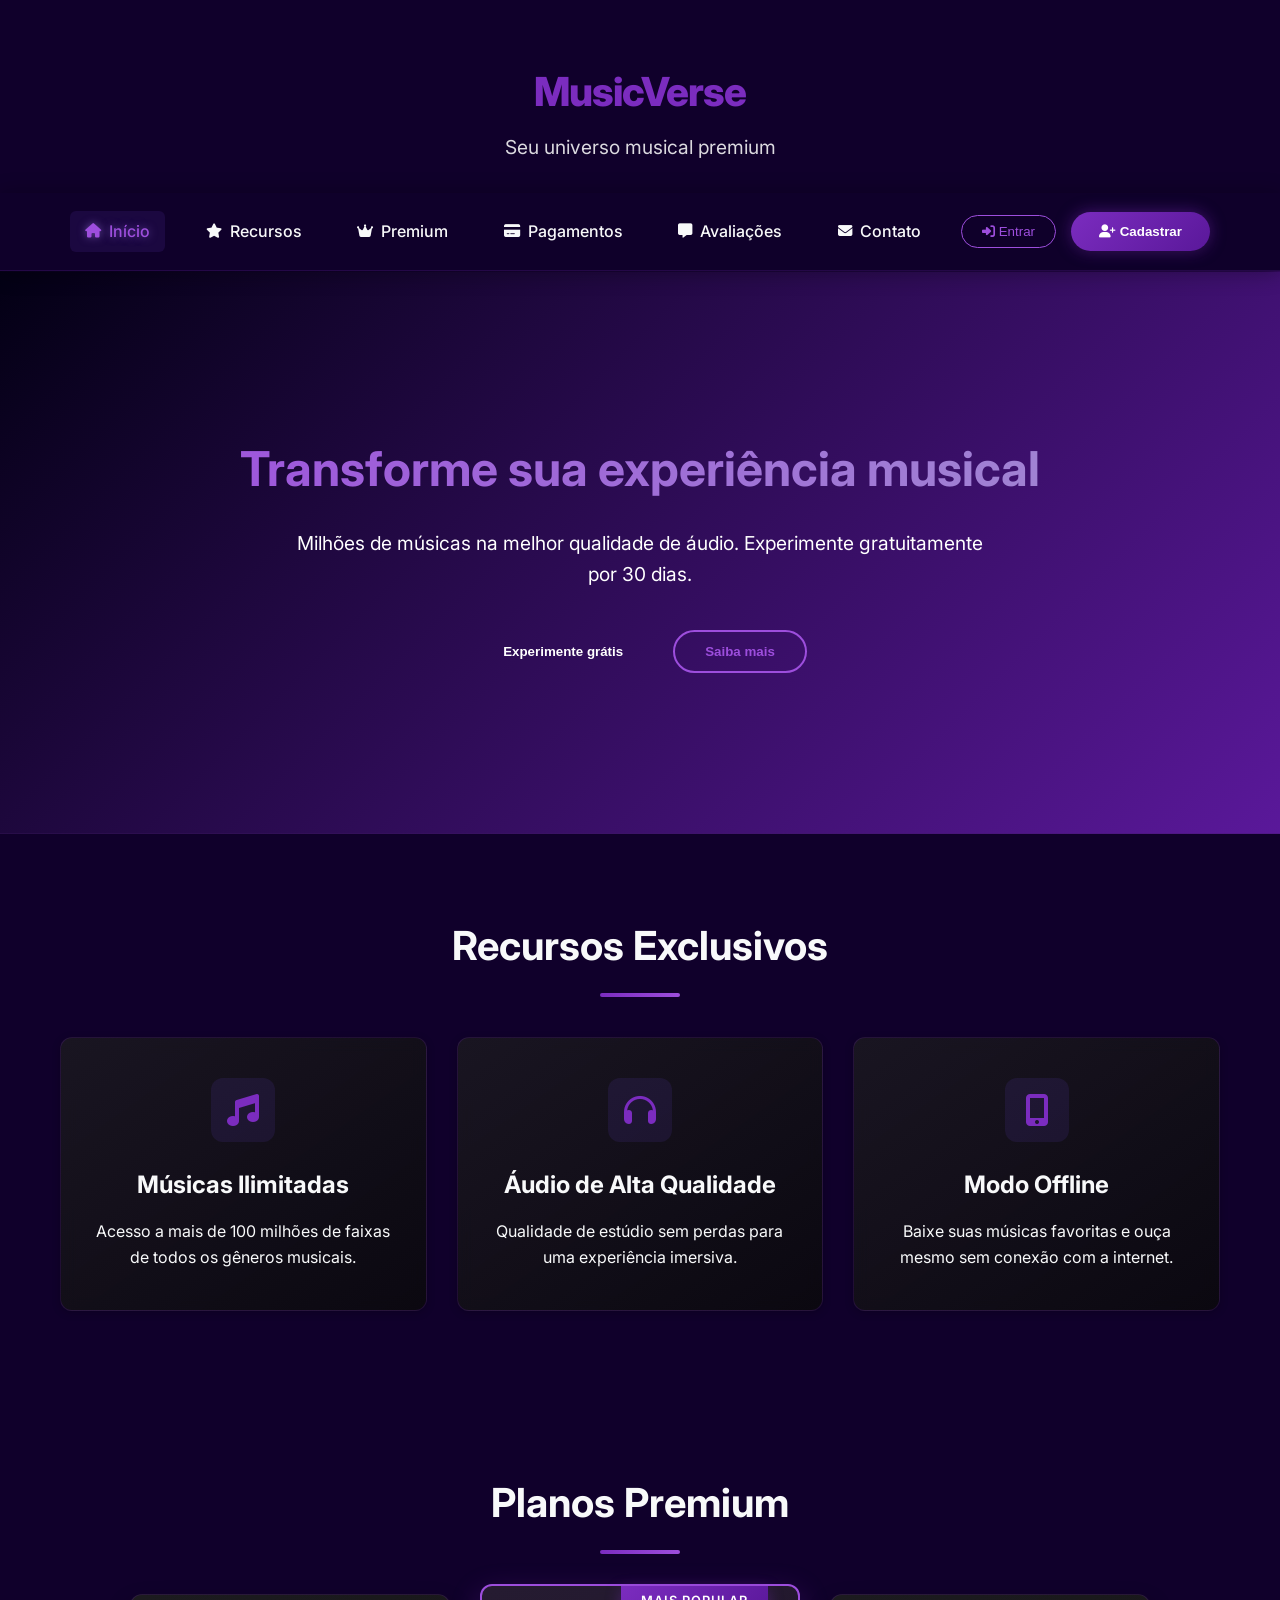
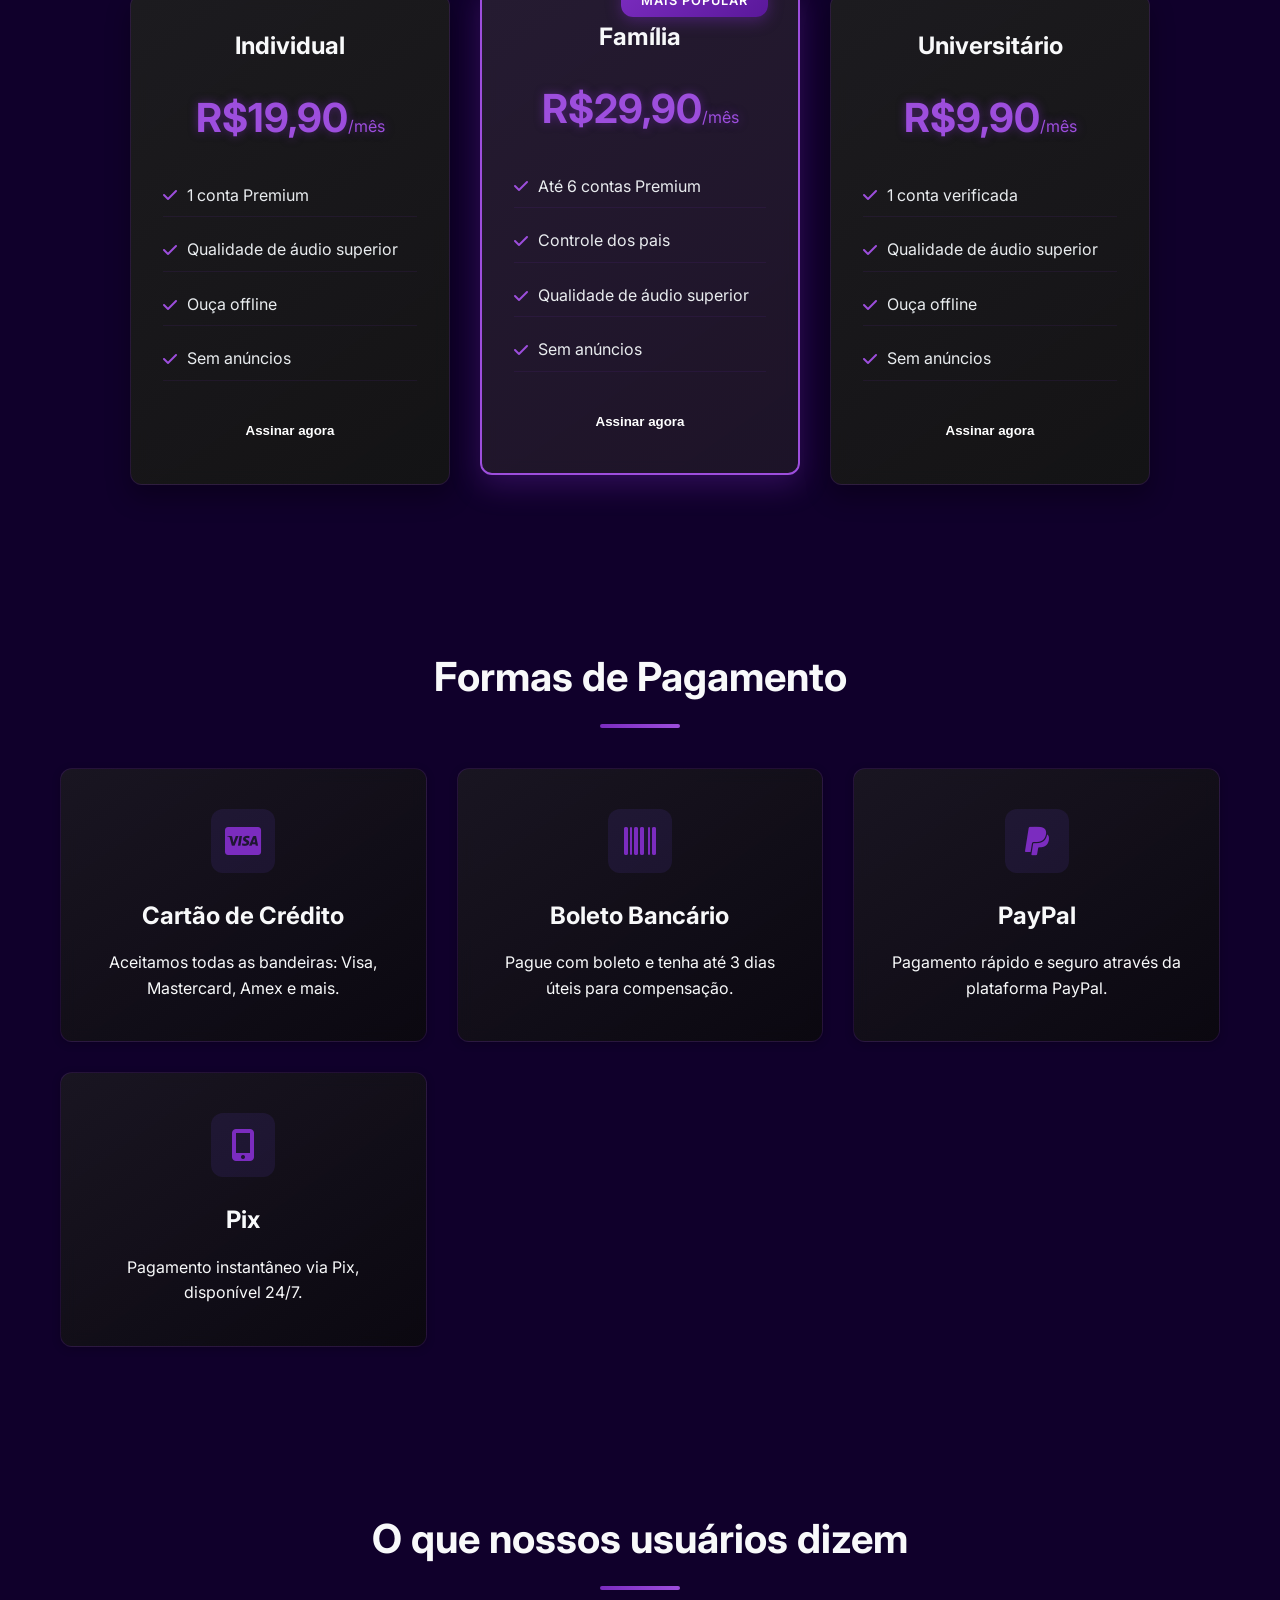
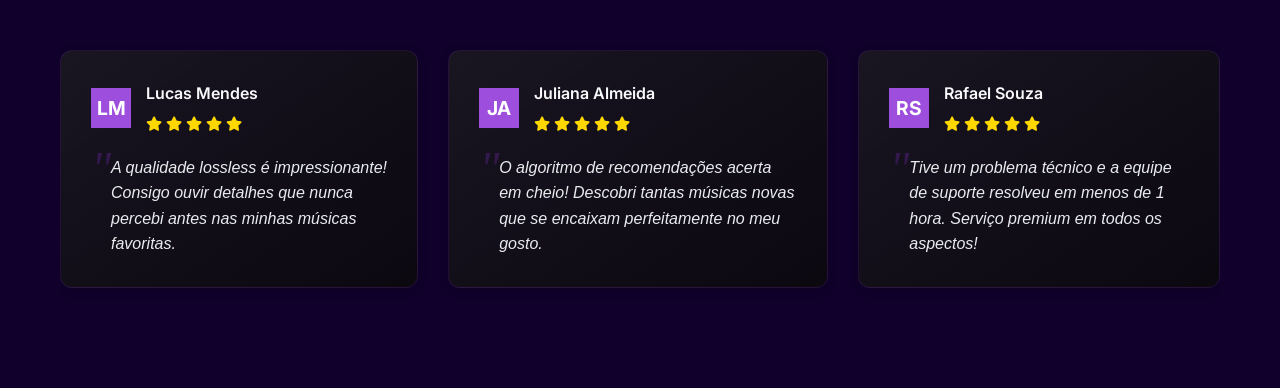
==== commit dd98ce0a: "Add files via upload" ====
--- a/index (2).html
+++ b/index (2).html
@@ -1,99 +1,1215 @@
-<!DOCTYPE html>
-<html lang="pt-BR">
-<head>
-    <meta charset="UTF-8">
-    <meta name="viewport" content="width=device-width, initial-scale=1.0">
-    <title>MusicVerse | Streaming Musical Premium</title>
-    <link rel="stylesheet" href="https://cdnjs.cloudflare.com/ajax/libs/font-awesome/6.4.0/css/all.min.css">
-    <link href="https://fonts.googleapis.com/css2?family=Inter:wght@400;500;600;700&display=swap" rel="stylesheet">
-    <style>
-        :root {
-            --primary: #7b2cbf;
-            --primary-light: #9d4edd;
-            --primary-dark: #5a189a;
-            --bg: #10002b;
-            --bg-dark: #030014;
-            --text: #f8f9fa;
-            --text-light: #e9ecef;
-            --white: #ffffff;
-            --shadow-sm: 0 2px 8px rgba(0,0,0,0.2);
-            --shadow-md: 0 6px 12px rgba(0,0,0,0.25);
-            --shadow-lg: 0 12px 24px rgba(0,0,0,0.3);
-            --glow: 0 0 15px rgba(123, 44, 191, 0.5);
-            --radius-sm: 6px;
-            --radius-md: 12px;
-            --radius-lg: 24px;
-            --transition: all 0.3s cubic-bezier(0.25, 0.8, 0.25, 1);
-        }
-
-        * {
-            margin: 0;
-            padding: 0;
-            box-sizing: border-box;
-        }
-
-        body {
-            font-family: 'Inter', -apple-system, BlinkMacSystemFont, sans-serif;
-            background-color: var(--bg);
-            color: var(--text);
-            line-height: 1.6;
-            -webkit-font-smoothing: antialiased;
-            min-height: 100vh;
-        }
-
-        /* [Todo o restante do CSS permanece igual ao original] */
-        
-        @media (max-width: 576px) {
-            .section {
-                padding: 50px 0;
-            }
-            
-            .section-title {
-                font-size: 1.8rem;
-            }
-            
-            .auth-container {
-                padding: 30px 20px;
-            }
-            
-            .auth-tab {
-                padding: 10px 15px;
-                font-size: 0.9rem;
-            }
-        }
-    </style>
-</head>
-<body>
-    <!-- [Todo o conteúdo HTML permanece igual ao original] -->
-    <header class="header">
-        <div class="container">
-            <div class="logo">MusicVerse</div>
-            <div class="slogan">Seu universo musical premium</div>
-        </div>
-    </header>
-    
-    <!-- [Restante do HTML...] -->
-
-    <script>
-        // [Todo o JavaScript permanece igual ao original]
-        const DOM = {
-            authModal: document.getElementById('authModal'),
-            openLogin: document.getElementById('openLogin'),
-            openSignup: document.getElementById('openSignup'),
-            openLoginHero: document.getElementById('openLoginHero'),
-            openSignupHero: document.getElementById('openSignupHero'),
-            closeAuth: document.getElementById('closeAuth'),
-            loginForm: document.getElementById('loginForm'),
-            signupForm: document.getElementById('signupForm'),
-            tabs: document.querySelectorAll('.auth-tab'),
-            forms: document.querySelectorAll('.auth-form'),
-            userMenu: document.getElementById('userMenu'),
-            userAvatar: document.getElementById('userAvatar'),
-            dropdownMenu: document.getElementById('dropdownMenu'),
-            logoutBtn: document.getElementById('logoutBtn')
-        };
-
-        // [Restante do JavaScript...]
-    </script>
-</body>
+<!DOCTYPE html>
+<html lang="pt-BR">
+<head>
+    <meta charset="UTF-8">
+    <meta name="viewport" content="width=device-width, initial-scale=1.0">
+    <title>MusicVerse | Streaming Musical Premium</title>
+    <link rel="stylesheet" href="https://cdnjs.cloudflare.com/ajax/libs/font-awesome/6.4.0/css/all.min.css">
+    <link href="https://fonts.googleapis.com/css2?family=Inter:wght@400;500;600;700&display=swap" rel="stylesheet">
+    <style>
+        /* ===== VARIÁVEIS ===== */
+        :root {
+            --primary: #7b2cbf;
+            --primary-light: #9d4edd;
+            --primary-dark: #5a189a;
+            --bg: #10002b;
+            --bg-dark: #030014;
+            --text: #f8f9fa;
+            --text-light: #e9ecef;
+            --white: #ffffff;
+            --shadow-sm: 0 2px 8px rgba(0,0,0,0.2);
+            --shadow-md: 0 6px 12px rgba(0,0,0,0.25);
+            --shadow-lg: 0 12px 24px rgba(0,0,0,0.3);
+            --glow: 0 0 15px rgba(123, 44, 191, 0.5);
+            --radius-sm: 6px;
+            --radius-md: 12px;
+            --radius-lg: 24px;
+            --transition: all 0.3s cubic-bezier(0.25, 0.8, 0.25, 1);
+        }
+
+        /* ===== RESET ===== */
+        * {
+            margin: 0;
+            padding: 0;
+            box-sizing: border-box;
+        }
+
+        body {
+            font-family: 'Inter', -apple-system, BlinkMacSystemFont, sans-serif;
+            background-color: var(--bg);
+            color: var(--text);
+            line-height: 1.6;
+            -webkit-font-smoothing: antialiased;
+            min-height: 100vh;
+        }
+
+        /* ===== LAYOUT ===== */
+        .container {
+            width: 100%;
+            max-width: 1200px;
+            margin: 0 auto;
+            padding: 0 20px;
+        }
+
+        .section {
+            padding: 80px 0;
+        }
+
+        .section-title {
+            font-size: 2.5rem;
+            text-align: center;
+            margin-bottom: 40px;
+            position: relative;
+        }
+
+        .section-title::after {
+            content: '';
+            display: block;
+            width: 80px;
+            height: 4px;
+            background: linear-gradient(to right, var(--primary), var(--primary-light));
+            margin: 15px auto 0;
+            border-radius: var(--radius-md);
+        }
+
+        /* ===== COMPONENTES ===== */
+        /* Header */
+        .header {
+            background: transparent;
+            padding: 60px 0 30px;
+            text-align: center;
+            position: relative;
+            animation: fadeInDown 1s ease;
+        }
+
+        @keyframes fadeInDown {
+            from {
+                opacity: 0;
+                transform: translateY(-30px);
+            }
+            to {
+                opacity: 1;
+                transform: translateY(0);
+            }
+        }
+
+        .logo {
+            font-size: 2.5rem;
+            font-weight: 800;
+            color: var(--primary);
+            margin-bottom: 8px;
+            letter-spacing: -1px;
+        }
+
+        .slogan {
+            font-size: 1.2rem;
+            color: rgba(255, 255, 255, 0.85);
+        }
+
+        /* Navigation */
+        .navbar {
+            background-color: rgba(16, 0, 43, 0.95);
+            backdrop-filter: blur(12px);
+            padding: 18px 0;
+            position: sticky;
+            top: 0;
+            z-index: 100;
+            border-bottom: 1px solid rgba(123, 44, 191, 0.2);
+            box-shadow: 0 2px 20px rgba(0,0,0,0.3);
+        }
+
+        .navbar ul {
+            display: flex;
+            justify-content: space-between;
+            align-items: center;
+            list-style: none;
+        }
+
+        .navbar li {
+            margin: 0 10px;
+        }
+
+        .navbar a {
+            color: var(--light);
+            text-decoration: none;
+            font-weight: 500;
+            padding: 8px 15px;
+            border-radius: var(--radius-sm);
+            transition: var(--transition-fast);
+            display: flex;
+            align-items: center;
+            gap: 8px;
+        }
+
+        .navbar a:hover,
+        .navbar a.active {
+            color: var(--primary-light);
+            background-color: rgba(138, 77, 255, 0.1);
+            text-shadow: 0 0 8px rgba(179, 136, 255, 0.5);
+        }
+
+        .navbar a i {
+            font-size: 0.9rem;
+        }
+
+        /* Auth Buttons */
+        .auth-buttons {
+            display: flex;
+            align-items: center;
+            gap: 15px;
+        }
+
+        .login-btn {
+            padding: 8px 20px;
+            border-radius: 20px;
+            background-color: transparent;
+            border: 1px solid var(--primary-light);
+            color: var(--primary-light);
+            font-weight: 500;
+            cursor: pointer;
+            transition: var(--transition-normal);
+        }
+
+        .login-btn:hover {
+            background-color: rgba(138, 77, 255, 0.1);
+        }
+
+        .signup-btn {
+            padding: 12px 28px;
+            border-radius: 30px;
+            background: linear-gradient(135deg, var(--primary) 0%, var(--primary-dark) 100%);
+            color: white;
+            font-weight: 600;
+            cursor: pointer;
+            transition: all 0.3s ease;
+            border: none;
+            box-shadow: var(--shadow-sm), var(--glow);
+            position: relative;
+            overflow: hidden;
+        }
+
+        .signup-btn::before {
+            content: '';
+            position: absolute;
+            top: 0;
+            left: -100%;
+            width: 100%;
+            height: 100%;
+            background: linear-gradient(90deg, transparent, rgba(255,255,255,0.2), transparent);
+            transition: 0.5s;
+        }
+
+        .signup-btn:hover::before {
+            left: 100%;
+        }
+
+        .signup-btn:hover {
+            background-color: var(--primary);
+            box-shadow: var(--shadow-primary);
+        }
+
+        /* Hero Section */
+        .hero {
+            text-align: center;
+            padding: 160px 0;
+            background: linear-gradient(135deg, var(--bg-dark) 0%, var(--primary-dark) 100%);
+            color: var(--white);
+            position: relative;
+            overflow: hidden;
+            border-bottom: 1px solid rgba(123, 44, 191, 0.3);
+        }
+        
+        .hero::before {
+            content: '';
+            position: absolute;
+            top: 0;
+            left: 0;
+            width: 100%;
+            height: 100%;
+            background: radial-gradient(circle at 20% 50%, rgba(138, 77, 255, 0.15) 0%, transparent 50%);
+            z-index: -1;
+        }
+
+        .hero h1 {
+            font-size: 3rem;
+            margin-bottom: 20px;
+            background: linear-gradient(to right, var(--primary-light), #a18cd1);
+            -webkit-background-clip: text;
+            -webkit-text-fill-color: transparent;
+        }
+
+        .hero p {
+            font-size: 1.2rem;
+            color: var(--gray);
+            max-width: 700px;
+            margin: 0 auto 40px;
+        }
+
+        .cta-buttons {
+            display: flex;
+            justify-content: center;
+            gap: 20px;
+            margin-top: 30px;
+        }
+
+        .cta-primary {
+            padding: 12px 30px;
+            border-radius: 30px;
+            background: var(--primary-gradient);
+            color: white;
+            font-weight: 600;
+            text-decoration: none;
+            transition: var(--transition-normal);
+            border: none;
+            cursor: pointer;
+            box-shadow: var(--shadow-primary);
+        }
+
+        .cta-primary:hover {
+            transform: translateY(-3px);
+            box-shadow: 0 6px 20px rgba(106, 53, 255, 0.4);
+        }
+
+        .cta-secondary {
+            padding: 12px 30px;
+            border-radius: 30px;
+            background-color: transparent;
+            color: var(--primary-light);
+            font-weight: 600;
+            text-decoration: none;
+            transition: var(--transition-normal);
+            border: 2px solid var(--primary-light);
+            cursor: pointer;
+        }
+
+        .cta-secondary:hover {
+            background-color: rgba(138, 77, 255, 0.1);
+            transform: translateY(-3px);
+        }
+
+        /* Features Section */
+        .features-grid {
+            display: grid;
+            grid-template-columns: repeat(auto-fit, minmax(300px, 1fr));
+            gap: 30px;
+            margin-top: 40px;
+        }
+
+        .feature-card {
+            background: linear-gradient(145deg, rgba(30, 30, 30, 0.7), rgba(10, 10, 10, 0.8));
+            border-radius: var(--radius-md);
+            padding: 40px 32px;
+            text-align: center;
+            transition: all 0.4s ease;
+            border: 1px solid rgba(123, 44, 191, 0.2);
+            box-shadow: var(--shadow-sm);
+            backdrop-filter: blur(8px);
+        }
+
+        .feature-card:hover {
+            transform: translateY(-8px);
+            box-shadow: 0 15px 30px rgba(0,0,0,0.3);
+            border-color: rgba(138, 77, 255, 0.3);
+            background-color: rgba(40, 40, 40, 0.8);
+        }
+
+        .feature-card i {
+            font-size: 2rem;
+            color: var(--primary);
+            margin-bottom: 24px;
+            background-color: rgba(124, 77, 255, 0.1);
+            width: 64px;
+            height: 64px;
+            display: flex;
+            align-items: center;
+            justify-content: center;
+            border-radius: var(--radius-md);
+            margin: 0 auto 24px;
+        }
+
+        .feature-card h3 {
+            font-size: 1.5rem;
+            margin-bottom: 15px;
+        }
+
+        .feature-card p {
+            color: var(--gray);
+        }
+
+        /* Reviews Section Styles */
+        .reviews-container {
+            display: flex;
+            gap: 30px;
+            overflow-x: auto;
+            padding: 20px 0;
+            scrollbar-width: thin;
+            scrollbar-color: var(--primary) var(--bg-dark);
+        }
+
+        .review-card {
+            min-width: 300px;
+            background: linear-gradient(145deg, rgba(30, 30, 30, 0.7), rgba(10, 10, 10, 0.8));
+            border-radius: var(--radius-md);
+            padding: 30px;
+            border: 1px solid rgba(123, 44, 191, 0.2);
+            box-shadow: var(--shadow-sm);
+        }
+
+        .review-header {
+            display: flex;
+            align-items: center;
+            gap: 15px;
+            margin-bottom: 20px;
+        }
+
+        .user-avatar {
+            width: 50px;
+            height: 50px;
+            border-radius: 50%;
+            background-color: var(--primary-light);
+            display: flex;
+            align-items: center;
+            justify-content: center;
+            color: white;
+            font-weight: bold;
+            font-size: 1.2rem;
+        }
+
+        .user-info {
+            flex: 1;
+        }
+
+        .user-name {
+            font-weight: 600;
+            color: var(--text);
+            margin-bottom: 5px;
+        }
+
+        .user-rating {
+            color: #FFD700;
+            font-size: 0.9rem;
+        }
+
+        .review-content {
+            color: var(--text-light);
+            line-height: 1.6;
+            font-style: italic;
+            position: relative;
+            padding-left: 20px;
+        }
+
+        .review-content::before {
+            content: '"';
+            position: absolute;
+            left: 0;
+            top: -10px;
+            font-size: 3rem;
+            color: rgba(123, 44, 191, 0.3);
+            font-family: serif;
+            line-height: 1;
+        }
+
+        /* Premium Section */
+        .pricing-cards {
+            display: flex;
+            justify-content: center;
+            flex-wrap: wrap;
+            gap: 30px;
+            margin-top: 40px;
+        }
+
+        .pricing-card {
+            background: linear-gradient(145deg, rgba(30, 30, 30, 0.9), rgba(20, 20, 20, 0.95));
+            border-radius: var(--radius-md);
+            padding: 32px;
+            width: 100%;
+            max-width: 320px;
+            transition: var(--transition);
+            position: relative;
+            box-shadow: var(--shadow-lg);
+            border: 1px solid rgba(123, 44, 191, 0.2);
+            backdrop-filter: blur(8px);
+        }
+
+        .pricing-card.popular {
+            background: linear-gradient(145deg, rgba(40, 30, 50, 0.9), rgba(30, 20, 40, 0.95));
+            border: 2px solid var(--primary-light);
+            transform: translateY(-10px);
+            box-shadow: 0 10px 30px rgba(123, 44, 191, 0.3);
+        }
+
+        .popular-badge {
+            position: absolute;
+            top: 0;
+            right: 30px;
+            background: linear-gradient(135deg, var(--primary) 0%, var(--primary-dark) 100%);
+            color: white;
+            padding: 5px 20px;
+            font-size: 0.8rem;
+            font-weight: 600;
+            border-bottom-left-radius: var(--radius-md);
+            border-bottom-right-radius: var(--radius-md);
+            box-shadow: 0 4px 15px rgba(123, 44, 191, 0.4);
+            text-transform: uppercase;
+            letter-spacing: 1px;
+        }
+
+        .pricing-card h3 {
+            font-size: 1.5rem;
+            margin-bottom: 20px;
+            text-align: center;
+        }
+
+        .price {
+            font-size: 2.5rem;
+            font-weight: 700;
+            text-align: center;
+            margin-bottom: 25px;
+            color: var(--primary-light);
+            text-shadow: 0 0 10px rgba(123, 44, 191, 0.5);
+        }
+
+        .price span {
+            font-size: 1rem;
+            color: var(--gray);
+            font-weight: 400;
+        }
+
+        .pricing-features {
+            list-style: none;
+            margin-bottom: 30px;
+        }
+
+        .pricing-features li {
+            margin-bottom: 12px;
+            color: var(--text-light);
+            display: flex;
+            align-items: center;
+            gap: 10px;
+            padding: 8px 0;
+            border-bottom: 1px solid rgba(123, 44, 191, 0.1);
+        }
+
+        .pricing-features li i {
+            color: var(--primary-light);
+        }
+
+        .btn-subscribe {
+            width: 100%;
+            padding: 12px;
+            background: var(--primary-gradient);
+            color: white;
+            border: none;
+            border-radius: var(--radius-md);
+            font-weight: 600;
+            cursor: pointer;
+            transition: var(--transition-normal);
+        }
+
+        .btn-subscribe:hover {
+            transform: translateY(-3px);
+            box-shadow: var(--shadow-primary);
+        }
+
+        /* Auth Modal */
+        .auth-modal {
+            display: none;
+            position: fixed;
+            top: 0;
+            left: 0;
+            width: 100%;
+            height: 100%;
+            background-color: rgba(0, 0, 0, 0.8);
+            z-index: 1000;
+            justify-content: center;
+            align-items: center;
+        }
+
+        .auth-container {
+            background: rgba(30, 30, 30, 0.95);
+            border-radius: var(--radius-md);
+            width: 90%;
+            max-width: 450px;
+            padding: 40px;
+            box-shadow: 0 10px 30px rgba(0,0,0,0.3);
+            position: relative;
+            border: 1px solid rgba(255,255,255,0.05);
+            backdrop-filter: blur(10px);
+        }
+
+        .close-auth {
+            position: absolute;
+            top: 15px;
+            right: 15px;
+            font-size: 1.5rem;
+            cursor: pointer;
+            color: var(--gray);
+            transition: var(--transition-fast);
+        }
+
+        .close-auth:hover {
+            color: var(--light);
+        }
+
+        .auth-tabs {
+            display: flex;
+            margin-bottom: 30px;
+            border-bottom: 1px solid rgba(255, 255, 255, 0.1);
+        }
+
+        .auth-tab {
+            padding: 10px 20px;
+            cursor: pointer;
+            color: var(--gray);
+            font-weight: 500;
+            position: relative;
+        }
+
+        .auth-tab.active {
+            color: var(--primary-light);
+        }
+
+        .auth-tab.active::after {
+            content: '';
+            position: absolute;
+            bottom: -1px;
+            left: 0;
+            width: 100%;
+            height: 2px;
+            background-color: var(--primary-light);
+        }
+
+        .auth-form {
+            display: none;
+        }
+
+        .auth-form.active {
+            display: block;
+        }
+
+        .form-group {
+            margin-bottom: 20px;
+        }
+
+        .form-group label {
+            display: block;
+            margin-bottom: 8px;
+            font-weight: 500;
+        }
+
+        .form-control {
+            width: 100%;
+            padding: 12px 15px;
+            background-color: rgba(255, 255, 255, 0.05);
+            border: 1px solid rgba(255, 255, 255, 0.1);
+            border-radius: var(--radius-md);
+            color: var(--light);
+            font-size: 1rem;
+            transition: var(--transition-normal);
+        }
+
+        .form-control:focus {
+            outline: none;
+            border-color: var(--primary-light);
+            box-shadow: 0 0 0 3px rgba(138, 77, 255, 0.2);
+        }
+
+        .submit-btn {
+            width: 100%;
+            padding: 12px;
+            background: var(--primary-gradient);
+            color: white;
+            border: none;
+            border-radius: var(--radius-md);
+            font-size: 1rem;
+            font-weight: 600;
+            cursor: pointer;
+            transition: var(--transition-normal);
+            margin-top: 10px;
+        }
+
+        .submit-btn:hover {
+            transform: translateY(-2px);
+            box-shadow: var(--shadow-primary);
+        }
+
+        /* User Menu */
+        .user-menu {
+            display: none;
+            position: relative;
+        }
+
+        .user-avatar {
+            width: 40px;
+            height: 40px;
+            border-radius: var(--radius-circle);
+            background-color: var(--primary-light);
+            display: flex;
+            align-items: center;
+            justify-content: center;
+            cursor: pointer;
+            color: white;
+        }
+
+        .dropdown-menu {
+            display: none;
+            position: absolute;
+            right: 0;
+            top: 50px;
+            background-color: var(--dark-light);
+            min-width: 200px;
+            border-radius: var(--radius-md);
+            box-shadow: var(--shadow-lg);
+            z-index: 100;
+            overflow: hidden;
+        }
+
+        .dropdown-menu a {
+            display: block;
+            padding: 12px 20px;
+            color: var(--light);
+            text-decoration: none;
+            transition: var(--transition-fast);
+            display: flex;
+            align-items: center;
+            gap: 10px;
+        }
+
+        .dropdown-menu a:hover {
+            background-color: rgba(255, 255, 255, 0.05);
+            color: var(--primary-light);
+        }
+
+        .dropdown-menu a i {
+            width: 20px;
+            text-align: center;
+        }
+
+        .show {
+            display: block;
+        }
+
+        /* Responsividade */
+        @media (max-width: 992px) {
+            .section {
+                padding: 60px 0;
+            }
+            
+            .hero h1 {
+                font-size: 2.5rem;
+            }
+            
+            .section-title {
+                font-size: 2rem;
+            }
+            
+            .features-grid {
+                grid-template-columns: repeat(auto-fit, minmax(250px, 1fr));
+            }
+        }
+
+        @media (max-width: 768px) {
+            .navbar ul {
+                flex-wrap: wrap;
+                justify-content: center;
+            }
+            
+            .auth-buttons {
+                margin: 15px 0 0;
+            }
+            
+            .hero {
+                padding: 80px 0;
+            }
+            
+            .hero h1 {
+                font-size: 2rem;
+            }
+            
+            .cta-buttons {
+                flex-direction: column;
+                align-items: center;
+            }
+            
+            .cta-primary,
+            .cta-secondary {
+                width: 100%;
+                max-width: 250px;
+            }
+        }
+
+        @media (max-width: 576px) {
+            .section {
+                padding: 50px 0;
+            }
+            
+            .section-title {
+                font-size: 1.8rem;
+            }
+            
+            .auth-container {
+                padding: 30px 20px;
+            }
+            
+            .auth-tab {
+                padding: 10px 15px;
+                font-size: 0.9rem;
+            }
+        }
+    </style>
+</head>
+<body>
+    <!-- Header -->
+    <header class="header">
+        <div class="container">
+            <div class="logo">MusicVerse</div>
+            <div class="slogan">Seu universo musical premium</div>
+        </div>
+    </header>
+    
+    <!-- Navigation -->
+    <nav class="navbar">
+        <div class="container">
+            <ul>
+                <li><a href="#home" class="active"><i class="fas fa-home"></i> Início</a></li>
+                <li><a href="#features"><i class="fas fa-star"></i> Recursos</a></li>
+                <li><a href="#premium"><i class="fas fa-crown"></i> Premium</a></li>
+                <li><a href="#payments"><i class="fas fa-credit-card"></i> Pagamentos</a></li>
+                <li><a href="#reviews"><i class="fas fa-comment-alt"></i> Avaliações</a></li>
+                <li><a href="#contact"><i class="fas fa-envelope"></i> Contato</a></li>
+                <li class="auth-buttons">
+                    <button class="login-btn" id="openLogin"><i class="fas fa-sign-in-alt"></i> Entrar</button>
+                    <button class="signup-btn" id="openSignup"><i class="fas fa-user-plus"></i> Cadastrar</button>
+                    <div class="user-menu" id="userMenu">
+                        <div class="user-avatar" id="userAvatar">
+                            <i class="fas fa-user"></i>
+                        </div>
+                        <div class="dropdown-menu" id="dropdownMenu">
+                            <a href="#"><i class="fas fa-user-circle"></i> Perfil</a>
+                            <a href="#"><i class="fas fa-cog"></i> Configurações</a>
+                            <a href="#"><i class="fas fa-headphones"></i> Playlists</a>
+                            <a href="#" id="logoutBtn"><i class="fas fa-sign-out-alt"></i> Sair</a>
+                        </div>
+                    </div>
+                </li>
+            </ul>
+        </div>
+    </nav>
+
+    <!-- Main Content -->
+    <main>
+        <!-- Hero Section -->
+        <section class="hero section" id="home">
+            <div class="container">
+                <h1>Transforme sua experiência musical</h1>
+                <p>Milhões de músicas na melhor qualidade de áudio. Experimente gratuitamente por 30 dias.</p>
+                <div class="cta-buttons">
+                    <button class="cta-primary" id="openSignupHero">Experimente grátis</button>
+                    <button class="cta-secondary" id="openLoginHero">Saiba mais</button>
+                </div>
+            </div>
+        </section>
+
+        <!-- Features Section -->
+        <section class="section" id="features">
+            <div class="container">
+                <h2 class="section-title">Recursos Exclusivos</h2>
+                <div class="features-grid">
+                    <div class="feature-card">
+                        <i class="fas fa-music"></i>
+                        <h3>Músicas Ilimitadas</h3>
+                        <p>Acesso a mais de 100 milhões de faixas de todos os gêneros musicais.</p>
+                    </div>
+                    <div class="feature-card">
+                        <i class="fas fa-headphones"></i>
+                        <h3>Áudio de Alta Qualidade</h3>
+                        <p>Qualidade de estúdio sem perdas para uma experiência imersiva.</p>
+                    </div>
+                    <div class="feature-card">
+                        <i class="fas fa-mobile-alt"></i>
+                        <h3>Modo Offline</h3>
+                        <p>Baixe suas músicas favoritas e ouça mesmo sem conexão com a internet.</p>
+                    </div>
+                </div>
+            </div>
+        </section>
+
+        <!-- Premium Section -->
+        <section class="section" id="premium">
+            <div class="container">
+                <h2 class="section-title">Planos Premium</h2>
+                <div class="pricing-cards">
+                    <div class="pricing-card">
+                        <h3>Individual</h3>
+                        <p class="price">R$19,90<span>/mês</span></p>
+                        <ul class="pricing-features">
+                            <li><i class="fas fa-check"></i> 1 conta Premium</li>
+                            <li><i class="fas fa-check"></i> Qualidade de áudio superior</li>
+                            <li><i class="fas fa-check"></i> Ouça offline</li>
+                            <li><i class="fas fa-check"></i> Sem anúncios</li>
+                        </ul>
+                        <button class="btn-subscribe">Assinar agora</button>
+                    </div>
+                    <div class="pricing-card popular">
+                        <span class="popular-badge">Mais popular</span>
+                        <h3>Família</h3>
+                        <p class="price">R$29,90<span>/mês</span></p>
+                        <ul class="pricing-features">
+                            <li><i class="fas fa-check"></i> Até 6 contas Premium</li>
+                            <li><i class="fas fa-check"></i> Controle dos pais</li>
+                            <li><i class="fas fa-check"></i> Qualidade de áudio superior</li>
+                            <li><i class="fas fa-check"></i> Sem anúncios</li>
+                        </ul>
+                        <button class="btn-subscribe">Assinar agora</button>
+                    </div>
+                    <div class="pricing-card">
+                        <h3>Universitário</h3>
+                        <p class="price">R$9,90<span>/mês</span></p>
+                        <ul class="pricing-features">
+                            <li><i class="fas fa-check"></i> 1 conta verificada</li>
+                            <li><i class="fas fa-check"></i> Qualidade de áudio superior</li>
+                            <li><i class="fas fa-check"></i> Ouça offline</li>
+                            <li><i class="fas fa-check"></i> Sem anúncios</li>
+                        </ul>
+                        <button class="btn-subscribe">Assinar agora</button>
+                    </div>
+                </div>
+            </div>
+        </section>
+
+        <!-- Payment Methods Section -->
+        <section class="section" id="payments">
+            <div class="container">
+                <h2 class="section-title">Formas de Pagamento</h2>
+                <div class="features-grid">
+                    <div class="feature-card">
+                        <i class="fab fa-cc-visa"></i>
+                        <h3>Cartão de Crédito</h3>
+                        <p>Aceitamos todas as bandeiras: Visa, Mastercard, Amex e mais.</p>
+                    </div>
+                    <div class="feature-card">
+                        <i class="fas fa-barcode"></i>
+                        <h3>Boleto Bancário</h3>
+                        <p>Pague com boleto e tenha até 3 dias úteis para compensação.</p>
+                    </div>
+                    <div class="feature-card">
+                        <i class="fab fa-paypal"></i>
+                        <h3>PayPal</h3>
+                        <p>Pagamento rápido e seguro através da plataforma PayPal.</p>
+                    </div>
+                    <div class="feature-card">
+                        <i class="fas fa-mobile-alt"></i>
+                        <h3>Pix</h3>
+                        <p>Pagamento instantâneo via Pix, disponível 24/7.</p>
+                    </div>
+                </div>
+            </div>
+        </section>
+
+        <!-- Reviews Section -->
+        <section class="section" id="reviews">
+            <div class="container">
+                <h2 class="section-title">O que nossos usuários dizem</h2>
+                <div class="reviews-container">
+                    <div class="review-card">
+                        <div class="review-header">
+                            <div class="user-avatar">LM</div>
+                            <div class="user-info">
+                                <div class="user-name">Lucas Mendes</div>
+                                <div class="user-rating">
+                                    <i class="fas fa-star"></i>
+                                    <i class="fas fa-star"></i>
+                                    <i class="fas fa-star"></i>
+                                    <i class="fas fa-star"></i>
+                                    <i class="fas fa-star"></i>
+                                </div>
+                            </div>
+                        </div>
+                        <div class="review-content">
+                            A qualidade lossless é impressionante! Consigo ouvir detalhes que nunca percebi antes nas minhas músicas favoritas.
+                        </div>
+                    </div>
+                    <div class="review-card">
+                        <div class="review-header">
+                            <div class="user-avatar">JA</div>
+                            <div class="user-info">
+                                <div class="user-name">Juliana Almeida</div>
+                                <div class="user-rating">
+                                    <i class="fas fa-star"></i>
+                                    <i class="fas fa-star"></i>
+                                    <i class="fas fa-star"></i>
+                                    <i class="fas fa-star"></i>
+                                    <i class="fas fa-star"></i>
+                                </div>
+                            </div>
+                        </div>
+                        <div class="review-content">
+                            O algoritmo de recomendações acerta em cheio! Descobri tantas músicas novas que se encaixam perfeitamente no meu gosto.
+                        </div>
+                    </div>
+                    <div class="review-card">
+                        <div class="review-header">
+                            <div class="user-avatar">RS</div>
+                            <div class="user-info">
+                                <div class="user-name">Rafael Souza</div>
+                                <div class="user-rating">
+                                    <i class="fas fa-star"></i>
+                                    <i class="fas fa-star"></i>
+                                    <i class="fas fa-star"></i>
+                                    <i class="fas fa-star"></i>
+                                    <i class="fas fa-star"></i>
+                                </div>
+                            </div>
+                        </div>
+                        <div class="review-content">
+                            Tive um problema técnico e a equipe de suporte resolveu em menos de 1 hora. Serviço premium em todos os aspectos!
+                        </div>
+                    </div>
+                </div>
+            </div>
+        </section>
+    </main>
+
+    <!-- Auth Modal -->
+    <div class="auth-modal" id="authModal">
+        <div class="auth-container">
+            <span class="close-auth" id="closeAuth">&times;</span>
+            <div class="auth-tabs">
+                <div class="auth-tab active" data-tab="login">Entrar</div>
+                <div class="auth-tab" data-tab="signup">Cadastrar</div>
+            </div>
+            <form class="auth-form active" id="loginForm">
+                <div class="form-group">
+                    <label for="loginEmail">Email</label>
+                    <input type="email" id="loginEmail" class="form-control" placeholder="seu@email.com" required>
+                </div>
+                <div class="form-group">
+                    <label for="loginPassword">Senha</label>
+                    <input type="password" id="loginPassword" class="form-control" placeholder="••••••••" required>
+                </div>
+                <button type="submit" class="submit-btn">Entrar</button>
+            </form>
+            <form class="auth-form" id="signupForm">
+                <div class="form-group">
+                    <label for="signupName">Nome completo</label>
+                    <input type="text" id="signupName" class="form-control" placeholder="Seu nome" required>
+                </div>
+                <div class="form-group">
+                    <label for="signupEmail">Email</label>
+                    <input type="email" id="signupEmail" class="form-control" placeholder="seu@email.com" required>
+                </div>
+                <div class="form-group">
+                    <label for="signupPassword">Senha</label>
+                    <input type="password" id="signupPassword" class="form-control" placeholder="••••••••" required minlength="6">
+                </div>
+                <button type="submit" class="submit-btn">Cadastrar</button>
+            </form>
+        </div>
+    </div>
+
+    <script>
+        // ===== CONSTANTES =====
+        const DOM = {
+            authModal: document.getElementById('authModal'),
+            openLogin: document.getElementById('openLogin'),
+            openSignup: document.getElementById('openSignup'),
+            openLoginHero: document.getElementById('openLoginHero'),
+            openSignupHero: document.getElementById('openSignupHero'),
+            closeAuth: document.getElementById('closeAuth'),
+            loginForm: document.getElementById('loginForm'),
+            signupForm: document.getElementById('signupForm'),
+            tabs: document.querySelectorAll('.auth-tab'),
+            forms: document.querySelectorAll('.auth-form'),
+            userMenu: document.getElementById('userMenu'),
+            userAvatar: document.getElementById('userAvatar'),
+            dropdownMenu: document.getElementById('dropdownMenu'),
+            logoutBtn: document.getElementById('logoutBtn')
+        };
+
+        // ===== ESTADO DA APLICAÇÃO =====
+        const state = {
+            isLoggedIn: localStorage.getItem('isLoggedIn') === 'true',
+            userData: JSON.parse(localStorage.getItem('userData')) || {}
+        };
+
+        // ===== FUNÇÕES =====
+        function initApp() {
+            // Verifica se o usuário está logado
+            if (state.isLoggedIn) {
+                // Mostra o menu do usuário e esconde os botões de login/cadastro
+                document.querySelector('.auth-buttons').style.display = 'none';
+                DOM.userMenu.style.display = 'block';
+                
+                // Atualiza o avatar com a inicial do nome do usuário
+                if (state.userData.name) {
+                    DOM.userAvatar.innerHTML = state.userData.name.charAt(0).toUpperCase();
+                }
+            }
+        }
+
+        function toggleAuthModal() {
+            DOM.authModal.style.display = DOM.authModal.style.display === 'flex' ? 'none' : 'flex';
+            document.body.style.overflow = DOM.authModal.style.display === 'flex' ? 'hidden' : 'auto';
+        }
+
+        function switchAuthTab(tab) {
+            // Remove a classe active de todas as abas e formulários
+            DOM.tabs.forEach(t => t.classList.remove('active'));
+            DOM.forms.forEach(f => f.classList.remove('active'));
+            
+            // Adiciona a classe active à aba clicada
+            tab.classList.add('active');
+            
+            // Mostra o formulário correspondente
+            const formId = `${tab.dataset.tab}Form`;
+            document.getElementById(formId).classList.add('active');
+        }
+
+        function toggleUserMenu() {
+            DOM.dropdownMenu.classList.toggle('show');
+        }
+
+        function handleLogin(e) {
+            e.preventDefault();
+            
+            const email = DOM.loginForm.querySelector('#loginEmail').value;
+            const password = DOM.loginForm.querySelector('#loginPassword').value;
+            
+            // Validação simples
+            if (!email || !password) {
+                alert('Por favor, preencha todos os campos');
+                return;
+            }
+            
+            // Simula um login bem-sucedido
+            state.isLoggedIn = true;
+            state.userData = {
+                email: email,
+                name: email.split('@')[0] // Usa parte do email como nome
+            };
+            
+            // Salva no localStorage
+            localStorage.setItem('isLoggedIn', 'true');
+            localStorage.setItem('userData', JSON.stringify(state.userData));
+            
+            // Feedback visual
+            alert('Login realizado com sucesso!');
+            toggleAuthModal();
+            location.reload();
+        }
+
+        function handleSignup(e) {
+            e.preventDefault();
+            
+            const name = DOM.signupForm.querySelector('#signupName').value;
+            const email = DOM.signupForm.querySelector('#signupEmail').value;
+            const password = DOM.signupForm.querySelector('#signupPassword').value;
+            
+            // Validação simples
+            if (!name || !email || !password) {
+                alert('Por favor, preencha todos os campos');
+                return;
+            }
+            
+            if (password.length < 6) {
+                alert('A senha deve ter pelo menos 6 caracteres');
+                return;
+            }
+            
+            // Simula um cadastro bem-sucedido
+            state.isLoggedIn = true;
+            state.userData = { name, email };
+            
+            // Salva no localStorage
+            localStorage.setItem('isLoggedIn', 'true');
+            localStorage.setItem('userData', JSON.stringify(state.userData));
+            
+            // Feedback visual
+            alert('Cadastro realizado com sucesso!');
+            toggleAuthModal();
+            location.reload();
+        }
+
+        function handleLogout() {
+            // Remove os dados de autenticação
+            localStorage.removeItem('isLoggedIn');
+            localStorage.removeItem('userData');
+            
+            // Recarrega a página para atualizar a interface
+            location.reload();
+        }
+
+        // ===== EVENT LISTENERS =====
+        // Abrir modal de login
+        DOM.openLogin.addEventListener('click', () => {
+            toggleAuthModal();
+            switchAuthTab(document.querySelector('[data-tab="login"]'));
+        });
+
+        DOM.openLoginHero.addEventListener('click', () => {
+            toggleAuthModal();
+            switchAuthTab(document.querySelector('[data-tab="login"]'));
+        });
+
+        // Abrir modal de cadastro
+        DOM.openSignup.addEventListener('click', () => {
+            toggleAuthModal();
+            switchAuthTab(document.querySelector('[data-tab="signup"]'));
+        });
+
+        DOM.openSignupHero.addEventListener('click', () => {
+            toggleAuthModal();
+            switchAuthTab(document.querySelector('[data-tab="signup"]'));
+        });
+
+        // Fechar modal
+        DOM.closeAuth.addEventListener('click', toggleAuthModal);
+
+        // Alternar entre abas
+        DOM.tabs.forEach(tab => {
+            tab.addEventListener('click', () => switchAuthTab(tab));
+        });
+
+        // Formulários
+        DOM.loginForm.addEventListener('submit', handleLogin);
+        DOM.signupForm.addEventListener('submit', handleSignup);
+
+        // Menu do usuário
+        DOM.userAvatar.addEventListener('click', toggleUserMenu);
+        DOM.logoutBtn.addEventListener('click', handleLogout);
+
+        // Fechar menu ao clicar fora
+        window.addEventListener('click', (e) => {
+            if (!e.target.matches('#userAvatar') && !e.target.closest('.dropdown-menu')) {
+                if (DOM.dropdownMenu.classList.contains('show')) {
+                    DOM.dropdownMenu.classList.remove('show');
+                }
+            }
+            
+            if (e.target === DOM.authModal) {
+                toggleAuthModal();
+            }
+        });
+
+        // Scroll suave para links internos
+        document.querySelectorAll('a[href^="#"]').forEach(anchor => {
+            anchor.addEventListener('click', function(e) {
+                e.preventDefault();
+                
+                const targetId = this.getAttribute('href');
+                const targetElement = document.querySelector(targetId);
+                
+                if (targetElement) {
+                    window.scrollTo({
+                        top: targetElement.offsetTop - 80,
+                        behavior: 'smooth'
+                    });
+                }
+            });
+        });
+
+        // Inicializa a aplicação
+        initApp();
+    </script>
+</body>
 </html>
